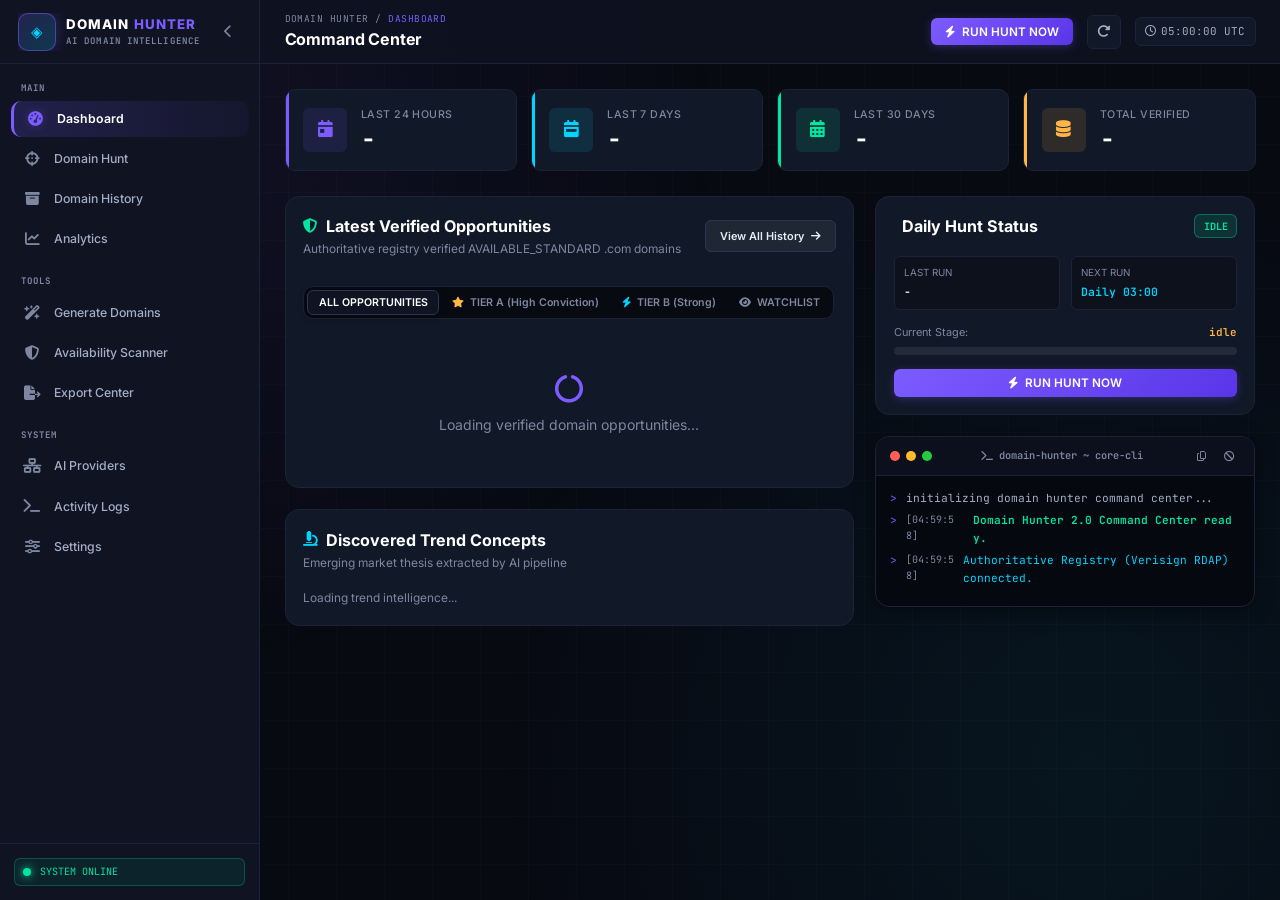
==== static/index.html @ 3521d392 "Initial commit: Domain Hunter complete platform" ====
<!DOCTYPE html>
<html lang="en">
<head>
    <meta charset="UTF-8">
    <meta name="viewport" content="width=device-width, initial-scale=1.0">
    <title>Domain Hunter ◈ AI Domain Intelligence Command Center</title>
    <meta name="description" content="AI-powered command center and domain intelligence engine for autonomous research, candidate generation, and authoritative Verisign RDAP availability verification.">
    <!-- Google Fonts: Inter & JetBrains Mono -->
    <link rel="preconnect" href="https://fonts.googleapis.com">
    <link rel="preconnect" href="https://fonts.gstatic.com" crossorigin>
    <link href="https://fonts.googleapis.com/css2?family=Inter:wght@300;400;500;600;700;800&family=JetBrains+Mono:wght@400;500;600;700&display=swap" rel="stylesheet">
    <!-- FontAwesome 6 -->
    <link rel="stylesheet" href="https://cdnjs.cloudflare.com/ajax/libs/font-awesome/6.4.0/css/all.min.css">
    <!-- Core Visual Identity CSS -->
    <link rel="stylesheet" href="/static/style.css">
</head>
<body>
    <div class="app-shell">
        <!-- SIDEBAR -->
        <aside class="sidebar" id="sidebar">
            <div class="sidebar-brand">
                <a href="/" class="brand-wrapper" data-route="/">
                    <div class="brand-icon-box">
                        ◈
                    </div>
                    <div class="brand-info">
                        <div class="brand-title">DOMAIN <span>HUNTER</span></div>
                        <div class="brand-subtitle">AI DOMAIN INTELLIGENCE</div>
                    </div>
                </a>
                <button class="btn-sidebar-toggle" id="btn-sidebar-toggle" title="Toggle Sidebar (Collapse/Expand)" aria-label="Toggle Sidebar">
                    <i class="fa-solid fa-chevron-left"></i>
                </button>
            </div>

            <nav class="sidebar-nav">
                <!-- Group: MAIN -->
                <div class="nav-group">
                    <div class="nav-group-title">MAIN</div>
                    <ul class="nav-list">
                        <li>
                            <a href="/" class="nav-item-link" data-route="/" id="nav-dashboard">
                                <i class="fa-solid fa-gauge-high"></i>
                                <span>Dashboard</span>
                            </a>
                        </li>
                        <li>
                            <a href="/hunt" class="nav-item-link" data-route="/hunt" id="nav-hunt">
                                <i class="fa-solid fa-crosshairs"></i>
                                <span>Domain Hunt</span>
                            </a>
                        </li>
                        <li>
                            <a href="/history" class="nav-item-link" data-route="/history" id="nav-history">
                                <i class="fa-solid fa-box-archive"></i>
                                <span>Domain History</span>
                            </a>
                        </li>
                        <li>
                            <a href="/analytics" class="nav-item-link" data-route="/analytics" id="nav-analytics">
                                <i class="fa-solid fa-chart-line"></i>
                                <span>Analytics</span>
                            </a>
                        </li>
                    </ul>
                </div>

                <!-- Group: TOOLS -->
                <div class="nav-group">
                    <div class="nav-group-title">TOOLS</div>
                    <ul class="nav-list">
                        <li>
                            <a href="/hunt" class="nav-item-link" data-route="/hunt" id="nav-generate">
                                <i class="fa-solid fa-wand-magic-sparkles"></i>
                                <span>Generate Domains</span>
                            </a>
                        </li>
                        <li>
                            <a href="/scanner" class="nav-item-link" data-route="/scanner" id="nav-scanner">
                                <i class="fa-solid fa-shield-halved"></i>
                                <span>Availability Scanner</span>
                            </a>
                        </li>
                        <li>
                            <a href="/export" class="nav-item-link" data-route="/export" id="nav-export">
                                <i class="fa-solid fa-file-export"></i>
                                <span>Export Center</span>
                            </a>
                        </li>
                    </ul>
                </div>

                <!-- Group: SYSTEM -->
                <div class="nav-group">
                    <div class="nav-group-title">SYSTEM</div>
                    <ul class="nav-list">
                        <li>
                            <a href="/providers" class="nav-item-link" data-route="/providers" id="nav-providers">
                                <i class="fa-solid fa-network-wired"></i>
                                <span>AI Providers</span>
                            </a>
                        </li>
                        <li>
                            <a href="/logs" class="nav-item-link" data-route="/logs" id="nav-logs">
                                <i class="fa-solid fa-terminal"></i>
                                <span>Activity Logs</span>
                            </a>
                        </li>
                        <li>
                            <a href="/settings" class="nav-item-link" data-route="/settings" id="nav-settings">
                                <i class="fa-solid fa-sliders"></i>
                                <span>Settings</span>
                            </a>
                        </li>
                    </ul>
                </div>
            </nav>

            <div class="sidebar-footer">
                <div class="system-status-indicator">
                    <span class="status-dot"></span>
                    <span id="sidebar-status-text">SYSTEM ONLINE</span>
                </div>
            </div>
        </aside>

        <!-- MAIN VIEWPORT WRAPPER -->
        <div class="app-main">
            <!-- TOPBAR -->
            <header class="topbar">
                <div class="topbar-left">
                    <button class="btn-mobile-menu" id="btn-mobile-menu" aria-label="Open Navigation Menu">
                        <i class="fa-solid fa-bars"></i>
                    </button>
                    <div class="page-title-box">
                        <div class="breadcrumb" id="topbar-breadcrumb">DOMAIN HUNTER / <span>DASHBOARD</span></div>
                        <h1 class="page-title" id="topbar-title">Command Center</h1>
                    </div>
                </div>

                <div class="topbar-right">
                    <div class="live-hunt-pill" id="live-hunt-pill">
                        <i class="fa-solid fa-circle-notch fa-spin"></i>
                        <span>HUNT RUNNING</span>
                    </div>

                    <button class="btn btn-primary" id="btn-topbar-run-hunt" title="Trigger Manual AI Domain Hunt">
                        <i class="fa-solid fa-bolt"></i>
                        <span>RUN HUNT NOW</span>
                    </button>

                    <button class="btn-icon" id="btn-global-refresh" title="Refresh Data">
                        <i class="fa-solid fa-rotate-right"></i>
                    </button>

                    <div class="topbar-clock" id="topbar-clock">
                        <i class="fa-regular fa-clock"></i>
                        <span id="clock-display">00:00:00 UTC</span>
                    </div>
                </div>
            </header>

            <!-- MAIN CONTENT VIEWPORT -->
            <main class="content-viewport" id="content-viewport">

                <!-- ========================================== -->
                <!-- VIEW 1: DASHBOARD (Command Center)        -->
                <!-- ========================================== -->
                <section class="page-view active" id="view-dashboard">
                    <!-- Metrics 4-Pack -->
                    <div class="metrics-grid">
                        <div class="metric-card accent-purple">
                            <div class="metric-icon-box"><i class="fa-solid fa-calendar-day"></i></div>
                            <div class="metric-data">
                                <span class="metric-label">Last 24 Hours</span>
                                <span class="metric-value" id="metric-24h">-</span>
                            </div>
                        </div>
                        <div class="metric-card accent-cyan">
                            <div class="metric-icon-box"><i class="fa-solid fa-calendar-week"></i></div>
                            <div class="metric-data">
                                <span class="metric-label">Last 7 Days</span>
                                <span class="metric-value" id="metric-7d">-</span>
                            </div>
                        </div>
                        <div class="metric-card accent-green">
                            <div class="metric-icon-box"><i class="fa-solid fa-calendar-alt"></i></div>
                            <div class="metric-data">
                                <span class="metric-label">Last 30 Days</span>
                                <span class="metric-value" id="metric-30d">-</span>
                            </div>
                        </div>
                        <div class="metric-card accent-amber">
                            <div class="metric-icon-box"><i class="fa-solid fa-database"></i></div>
                            <div class="metric-data">
                                <span class="metric-label">Total Verified</span>
                                <span class="metric-value" id="metric-total">-</span>
                            </div>
                        </div>
                    </div>

                    <!-- Layout: Left Column (Feed & Opportunities) + Right Column (CLI Terminal & Daily Status) -->
                    <div style="display: grid; grid-template-columns: 1.8fr 1.2fr; gap: 1.5rem; align-items: start;">
                        <!-- Left Column -->
                        <div style="display: flex; flex-direction: column; gap: 1.5rem;">
                            <!-- Latest Verified Opportunities -->
                            <div class="panel">
                                <div class="section-header">
                                    <div>
                                        <div class="section-title">
                                            <i class="fa-solid fa-shield-halved" style="color: var(--success);"></i>
                                            Latest Verified Opportunities
                                        </div>
                                        <div class="section-desc">Authoritative registry verified AVAILABLE_STANDARD .com domains</div>
                                    </div>
                                    <a href="/history" class="btn btn-secondary" data-route="/history" style="font-size: 0.78rem;">
                                        <span>View All History</span> <i class="fa-solid fa-arrow-right"></i>
                                    </a>
                                </div>

                                <!-- Tier Filtering Tabs -->
                                <div class="quick-tabs" id="dash-tier-tabs" style="margin-top: 0.75rem; margin-bottom: 0.5rem;">
                                    <button class="tab-btn active" data-tier="all">ALL OPPORTUNITIES</button>
                                    <button class="tab-btn" data-tier="TIER_A"><i class="fa-solid fa-star" style="color: var(--warning); margin-right: 3px;"></i> TIER A (High Conviction)</button>
                                    <button class="tab-btn" data-tier="TIER_B"><i class="fa-solid fa-bolt" style="color: var(--secondary); margin-right: 3px;"></i> TIER B (Strong)</button>
                                    <button class="tab-btn" data-tier="WATCHLIST"><i class="fa-solid fa-eye" style="color: var(--text-muted); margin-right: 3px;"></i> WATCHLIST</button>
                                </div>

                                <div id="dashboard-verified-container" class="domain-cards-grid">
                                    <div style="grid-column: 1/-1; text-align: center; padding: 2.5rem; color: var(--text-muted);">
                                        <i class="fa-solid fa-circle-notch fa-spin fa-2x" style="margin-bottom: 0.75rem; color: var(--primary);"></i>
                                        <p>Loading verified domain opportunities...</p>
                                    </div>
                                </div>
                            </div>

                            <!-- Extracted AI Startup Concepts Feed -->
                            <div class="panel">
                                <div class="section-header">
                                    <div>
                                        <div class="section-title">
                                            <i class="fa-solid fa-microscope" style="color: var(--secondary);"></i>
                                            Discovered Trend Concepts
                                        </div>
                                        <div class="section-desc">Emerging market thesis extracted by AI pipeline</div>
                                    </div>
                                </div>
                                <div id="dashboard-concepts-container" style="display: flex; flex-direction: column; gap: 0.75rem;">
                                    <div style="color: var(--text-muted); font-size: 0.85rem;">Loading trend intelligence...</div>
                                </div>
                            </div>
                        </div>

                        <!-- Right Column -->
                        <div style="display: flex; flex-direction: column; gap: 1.5rem;">
                            <!-- Daily Hunt Quick Status Card -->
                            <div class="panel">
                                <div class="section-header">
                                    <div class="section-title">
                                        <i class="fa-solid fa-radar" style="color: var(--warning);"></i>
                                        Daily Hunt Status
                                    </div>
                                    <span class="status-pill available" id="dash-hunt-status-pill">IDLE</span>
                                </div>
                                
                                <div style="display: grid; grid-template-columns: 1fr 1fr; gap: 0.75rem; margin-bottom: 1rem;">
                                    <div style="background: rgba(8,10,18,0.5); padding: 0.65rem; border-radius: var(--radius-sm); border: 1px solid var(--border-subtle);">
                                        <div style="font-size: 0.7rem; color: var(--text-muted); text-transform: uppercase;">Last Run</div>
                                        <div style="font-family: var(--font-mono); font-size: 0.82rem; font-weight: 600; color: #fff; margin-top: 2px;" id="dash-last-run">-</div>
                                    </div>
                                    <div style="background: rgba(8,10,18,0.5); padding: 0.65rem; border-radius: var(--radius-sm); border: 1px solid var(--border-subtle);">
                                        <div style="font-size: 0.7rem; color: var(--text-muted); text-transform: uppercase;">Next Run</div>
                                        <div style="font-family: var(--font-mono); font-size: 0.82rem; font-weight: 600; color: var(--secondary); margin-top: 2px;" id="dash-next-run">Daily 03:00</div>
                                    </div>
                                </div>

                                <div style="display: flex; justify-content: space-between; align-items: center; margin-bottom: 0.5rem; font-size: 0.78rem;">
                                    <span style="color: var(--text-muted);">Current Stage:</span>
                                    <span style="font-family: var(--font-mono); font-weight: 600; color: var(--warning);" id="dash-stage-text">idle</span>
                                </div>

                                <div class="progress-track" style="margin-bottom: 1rem;">
                                    <div class="progress-fill" id="dash-progress-fill" style="width: 0%;"></div>
                                </div>

                                <button class="btn btn-primary" id="btn-dash-run-hunt" style="width: 100%;">
                                    <i class="fa-solid fa-bolt"></i>
                                    <span>RUN HUNT NOW</span>
                                </button>
                            </div>

                            <!-- Visual CLI Terminal Component -->
                            <div class="terminal-box">
                                <div class="terminal-header">
                                    <div class="terminal-dots">
                                        <span class="terminal-dot red"></span>
                                        <span class="terminal-dot yellow"></span>
                                        <span class="terminal-dot green"></span>
                                    </div>
                                    <div class="terminal-title">
                                        <i class="fa-solid fa-terminal"></i> domain-hunter ~ core-cli
                                    </div>
                                    <div class="terminal-actions">
                                        <button class="btn-terminal-action" id="btn-copy-terminal" title="Copy Logs">
                                            <i class="fa-regular fa-copy"></i>
                                        </button>
                                        <button class="btn-terminal-action" id="btn-clear-terminal" title="Clear Console">
                                            <i class="fa-solid fa-ban"></i>
                                        </button>
                                    </div>
                                </div>
                                <div class="terminal-body" id="terminal-body">
                                    <!-- Dynamic logs stream injected here -->
                                    <div class="terminal-line">
                                        <span class="t-prompt">&gt;</span>
                                        <span>initializing domain hunter command center...</span>
                                    </div>
                                </div>
                            </div>
                        </div>
                    </div>
                </section>

                <!-- ========================================== -->
                <!-- VIEW 2: DOMAIN HUNT (/hunt)                -->
                <!-- ========================================== -->
                <section class="page-view" id="view-hunt">
                    <div class="hunt-hero-panel">
                        <div class="hunt-hero-top">
                            <div>
                                <h2 style="font-size: 1.4rem; font-weight: 800; color: #fff; display: flex; align-items: center; gap: 0.6rem;">
                                    <i class="fa-solid fa-crosshairs" style="color: var(--primary);"></i>
                                    AI Domain Hunting Pipeline
                                </h2>
                                <p style="font-size: 0.88rem; color: var(--text-muted); margin-top: 0.2rem;">
                                    Unified autonomous pipeline for trend ingestion, deep startup concept extraction, candidate generation, and Verisign RDAP registration filtering.
                                </p>
                            </div>
                            <button class="btn btn-primary" id="btn-hero-run-hunt" style="padding: 0.65rem 1.4rem; font-size: 0.95rem;">
                                <i class="fa-solid fa-bolt"></i>
                                <span>⚡ RUN HUNT NOW</span>
                            </button>
                        </div>

                        <!-- Live Pipeline Counters -->
                        <div class="hunt-meta-grid">
                            <div class="hunt-meta-item">
                                <div class="label">Pipeline Status</div>
                                <div class="val" id="hunt-status-val">IDLE</div>
                            </div>
                            <div class="hunt-meta-item">
                                <div class="label">Candidates Generated</div>
                                <div class="val" id="hunt-stat-generated">0</div>
                            </div>
                            <div class="hunt-meta-item">
                                <div class="label">Availability Checked</div>
                                <div class="val" id="hunt-stat-checked">0</div>
                            </div>
                            <div class="hunt-meta-item">
                                <div class="label" style="color: var(--success);">✓ Available Standard</div>
                                <div class="val" style="color: var(--success);" id="hunt-stat-available">0</div>
                            </div>
                            <div class="hunt-meta-item">
                                <div class="label" style="color: var(--danger);">✗ Registered</div>
                                <div class="val" style="color: var(--danger);" id="hunt-stat-registered">0</div>
                            </div>
                            <div class="hunt-meta-item">
                                <div class="label" style="color: var(--warning);">★ Premium Rejections</div>
                                <div class="val" style="color: var(--warning);" id="hunt-stat-premium">0</div>
                            </div>
                        </div>

                        <!-- Pipeline 11-Stage Stepper -->
                        <div class="pipeline-stepper-box">
                            <div style="display: flex; justify-content: space-between; align-items: center; margin-bottom: 0.75rem;">
                                <div style="font-size: 0.8rem; font-weight: 600; color: #fff;">
                                    <i class="fa-solid fa-gears"></i> STAGE BREAKDOWN: <span id="hunt-stage-name" style="color: var(--secondary); font-family: var(--font-mono);">IDLE</span>
                                </div>
                                <div style="font-size: 0.75rem; color: var(--text-muted); font-family: var(--font-mono);" id="hunt-pct-text">0%</div>
                            </div>

                            <div class="pipeline-stepper" id="hunt-stepper">
                                <div class="pipeline-step" id="step-research"><i class="fa-solid fa-chart-line"></i><span>1. Research</span></div>
                                <div class="pipeline-step" id="step-concept_extraction"><i class="fa-solid fa-microscope"></i><span>2. Concepts</span></div>
                                <div class="pipeline-step" id="step-candidate_generation"><i class="fa-solid fa-brain"></i><span>3. Generation</span></div>
                                <div class="pipeline-step" id="step-candidate_validation"><i class="fa-solid fa-spell-check"></i><span>4. Validation</span></div>
                                <div class="pipeline-step" id="step-availability_check"><i class="fa-solid fa-shield-halved"></i><span>5. RDAP Check</span></div>
                                <div class="pipeline-step" id="step-premium_check"><i class="fa-solid fa-tag"></i><span>6. Premium Filter</span></div>
                                <div class="pipeline-step" id="step-quality_filter"><i class="fa-solid fa-filter"></i><span>7. Gate Filter</span></div>
                                <div class="pipeline-step" id="step-scoring"><i class="fa-solid fa-star-half-stroke"></i><span>8. Scoring</span></div>
                                <div class="pipeline-step" id="step-final_selection"><i class="fa-solid fa-award"></i><span>9. Final Top 10</span></div>
                                <div class="pipeline-step" id="step-saving_results"><i class="fa-solid fa-database"></i><span>10. Persisting</span></div>
                                <div class="pipeline-step" id="step-completed"><i class="fa-solid fa-circle-check"></i><span>11. Completed</span></div>
                            </div>

                            <div class="hunt-progress-wrapper">
                                <div class="progress-track">
                                    <div class="progress-fill" id="hunt-progress-fill" style="width: 0%;"></div>
                                </div>
                            </div>
                        </div>
                    </div>

                    <!-- Verified Opportunities Section -->
                    <div class="panel">
                        <div class="section-header">
                            <div>
                                <div class="section-title">
                                    <i class="fa-solid fa-award" style="color: var(--success);"></i>
                                    Verified Opportunities from Current Run
                                </div>
                                <div class="section-desc">Domains guaranteed available for standard registration through official registry RDAP</div>
                            </div>
                        </div>

                        <!-- Tier Filtering Tabs -->
                        <div class="quick-tabs" id="hunt-tier-tabs" style="margin-top: 0.75rem; margin-bottom: 0.5rem;">
                            <button class="tab-btn active" data-tier="all">ALL OPPORTUNITIES</button>
                            <button class="tab-btn" data-tier="TIER_A"><i class="fa-solid fa-star" style="color: var(--warning); margin-right: 3px;"></i> TIER A (High Conviction)</button>
                            <button class="tab-btn" data-tier="TIER_B"><i class="fa-solid fa-bolt" style="color: var(--secondary); margin-right: 3px;"></i> TIER B (Strong)</button>
                            <button class="tab-btn" data-tier="WATCHLIST"><i class="fa-solid fa-eye" style="color: var(--text-muted); margin-right: 3px;"></i> WATCHLIST</button>
                        </div>

                        <div id="hunt-domains-container" class="domain-cards-grid">
                            <div style="grid-column: 1/-1; text-align: center; padding: 3rem; color: var(--text-muted);">
                                <i class="fa-solid fa-clock-rotate-left fa-2x" style="margin-bottom: 0.75rem; opacity: 0.5;"></i>
                                <p>Loading run opportunities...</p>
                            </div>
                        </div>
                    </div>
                </section>

                <!-- ========================================== -->
                <!-- VIEW 3: DOMAIN HISTORY (/history)          -->
                <!-- ========================================== -->
                <section class="page-view" id="view-history">
                    <!-- History Controls Bar -->
                    <div class="table-controls-bar">
                        <div class="filter-row">
                            <!-- Quick Filter Tabs -->
                            <div class="quick-tabs" id="history-quick-tabs">
                                <button class="tab-btn active" data-tab="all">ALL</button>
                                <button class="tab-btn" data-tab="today">TODAY</button>
                                <button class="tab-btn" data-tab="7d">7 DAYS</button>
                                <button class="tab-btn" data-tab="30d">30 DAYS</button>
                                <button class="tab-btn" data-tab="custom">CUSTOM</button>
                            </div>

                            <!-- Search Input -->
                            <input type="text" class="input-control" id="history-search" placeholder="Search domain name..." style="min-width: 180px;">

                            <!-- Category Filter -->
                            <select class="input-control" id="history-category-filter">
                                <option value="">All Categories</option>
                                <option value="TECHNOLOGY">Technology</option>
                                <option value="BUSINESS">Business</option>
                                <option value="STARTUP">Startup</option>
                            </select>

                            <!-- Sort Filter -->
                            <select class="input-control" id="history-sort-filter">
                                <option value="newest">Newest First</option>
                                <option value="oldest">Oldest First</option>
                            </select>

                            <!-- Limit -->
                            <select class="input-control" id="history-limit-filter">
                                <option value="25">25 per page</option>
                                <option value="50" selected>50 per page</option>
                                <option value="100">100 per page</option>
                                <option value="250">250 per page</option>
                            </select>
                        </div>

                        <!-- Bulk Actions -->
                        <div class="filter-row">
                            <span style="font-family: var(--font-mono); font-size: 0.8rem; color: var(--text-muted);" id="history-selection-counter">0 selected</span>
                            <button class="btn btn-secondary" id="history-btn-clear-selection" style="display: none; padding: 0.35rem 0.65rem; font-size: 0.78rem;">Clear</button>
                            <a href="/export" class="btn btn-primary" data-route="/export" style="padding: 0.4rem 0.85rem; font-size: 0.8rem;">
                                <i class="fa-solid fa-download"></i> <span>Export</span>
                            </a>
                        </div>
                    </div>

                    <!-- History Table -->
                    <div class="table-responsive">
                        <table class="data-table" id="history-table">
                            <thead>
                                <tr>
                                    <th style="width: 38px;"><input type="checkbox" id="history-select-all-page" title="Select all on this page"></th>
                                    <th>Domain</th>
                                    <th>Status</th>
                                    <th>Scores (Overall / Brand / Trend / Comm)</th>
                                    <th>Category</th>
                                    <th>Discovered At</th>
                                    <th style="text-align: right;">Action</th>
                                </tr>
                            </thead>
                            <tbody id="history-table-body">
                                <tr>
                                    <td colspan="7" style="text-align: center; padding: 3rem; color: var(--text-muted);">
                                        <i class="fa-solid fa-spinner fa-spin fa-2x" style="margin-bottom: 0.75rem; color: var(--primary);"></i>
                                        <p>Loading domain history from Supabase...</p>
                                    </td>
                                </tr>
                            </tbody>
                        </table>
                    </div>

                    <!-- Pagination -->
                    <div class="pagination-bar">
                        <div class="pagination-info" id="history-pagination-info">Showing 0-0 of 0 domains</div>
                        <div class="pagination-controls">
                            <button class="btn btn-secondary" id="history-btn-prev" disabled>
                                <i class="fa-solid fa-chevron-left"></i> Previous
                            </button>
                            <span style="font-family: var(--font-mono); font-size: 0.82rem; padding: 0 0.5rem;" id="history-page-indicator">Page 1</span>
                            <button class="btn btn-secondary" id="history-btn-next" disabled>
                                Next <i class="fa-solid fa-chevron-right"></i>
                            </button>
                        </div>
                    </div>
                </section>

                <!-- ========================================== -->
                <!-- VIEW 4: ANALYTICS (/analytics)             -->
                <!-- ========================================== -->
                <section class="page-view" id="view-analytics">
                    <div class="section-header">
                        <div>
                            <div class="section-title"><i class="fa-solid fa-chart-line" style="color: var(--secondary);"></i> Domain Intelligence Telemetry</div>
                            <div class="section-desc">Funnel conversion, candidate yield, and quality score distributions</div>
                        </div>
                    </div>

                    <!-- Analytics KPIs -->
                    <div class="metrics-grid">
                        <div class="metric-card accent-purple">
                            <div class="metric-icon-box"><i class="fa-solid fa-filter-circle-dollar"></i></div>
                            <div class="metric-data">
                                <span class="metric-label">Yield Conversion Rate</span>
                                <span class="metric-value" id="analytics-conversion">-</span>
                            </div>
                        </div>
                        <div class="metric-card accent-cyan">
                            <div class="metric-icon-box"><i class="fa-solid fa-shield-halved"></i></div>
                            <div class="metric-data">
                                <span class="metric-label">Avg Quality Score</span>
                                <span class="metric-value" id="analytics-avg-score">-</span>
                            </div>
                        </div>
                        <div class="metric-card accent-green">
                            <div class="metric-icon-box"><i class="fa-solid fa-clock-rotate-left"></i></div>
                            <div class="metric-data">
                                <span class="metric-label">RDAP Verification Rate</span>
                                <span class="metric-value">100%</span>
                            </div>
                        </div>
                        <div class="metric-card accent-amber">
                            <div class="metric-icon-box"><i class="fa-solid fa-database"></i></div>
                            <div class="metric-data">
                                <span class="metric-label">Total Verified Persisted</span>
                                <span class="metric-value" id="analytics-total-domains">-</span>
                            </div>
                        </div>
                    </div>

                    <!-- Funnel & Category Breakdown Grid -->
                    <div style="display: grid; grid-template-columns: 1fr 1fr; gap: 1.5rem;">
                        <!-- Availability Funnel Panel -->
                        <div class="panel">
                            <div class="section-title" style="margin-bottom: 1rem;">
                                <i class="fa-solid fa-filter" style="color: var(--primary);"></i>
                                Domain Candidate Availability Funnel
                            </div>
                            <div id="analytics-funnel-container" style="display: flex; flex-direction: column; gap: 1rem;">
                                <div style="color: var(--text-muted);">Loading funnel telemetry...</div>
                            </div>
                        </div>

                        <!-- Score Component Breakdown -->
                        <div class="panel">
                            <div class="section-title" style="margin-bottom: 1rem;">
                                <i class="fa-solid fa-chart-simple" style="color: var(--secondary);"></i>
                                Score Metric Averages
                            </div>
                            <div style="display: flex; flex-direction: column; gap: 1rem;">
                                <div>
                                    <div style="display: flex; justify-content: space-between; font-size: 0.8rem; margin-bottom: 0.3rem;">
                                        <span>Brandability Score</span>
                                        <b style="font-family: var(--font-mono); color: var(--secondary);" id="analytics-score-brand">91.4</b>
                                    </div>
                                    <div class="progress-track"><div class="progress-fill" style="width: 91%; background: var(--secondary);"></div></div>
                                </div>
                                <div>
                                    <div style="display: flex; justify-content: space-between; font-size: 0.8rem; margin-bottom: 0.3rem;">
                                        <span>Trend Relevance Score</span>
                                        <b style="font-family: var(--font-mono); color: var(--primary);" id="analytics-score-trend">92.0</b>
                                    </div>
                                    <div class="progress-track"><div class="progress-fill" style="width: 92%; background: var(--primary);"></div></div>
                                </div>
                                <div>
                                    <div style="display: flex; justify-content: space-between; font-size: 0.8rem; margin-bottom: 0.3rem;">
                                        <span>Commercial Viability Score</span>
                                        <b style="font-family: var(--font-mono); color: var(--success);" id="analytics-score-comm">93.2</b>
                                    </div>
                                    <div class="progress-track"><div class="progress-fill" style="width: 93%; background: var(--success);"></div></div>
                                </div>
                        </div>
                    </div>

                    <!-- Phase 4 Learning Engine & Strategy Telemetry -->
                    <div style="display: grid; grid-template-columns: 1.2fr 1.8fr; gap: 1.5rem; margin-top: 1.5rem;">
                        <!-- Self-Learning System Status -->
                        <div class="panel">
                            <div class="section-header" style="margin-bottom: 0.85rem;">
                                <div>
                                    <div class="section-title" style="font-size: 1.05rem;">
                                        <i class="fa-solid fa-brain" style="color: var(--primary);"></i>
                                        Self-Learning Ranker
                                    </div>
                                    <div class="section-desc">Statistical user preference model (scikit-learn)</div>
                                </div>
                                <span class="status-pill" id="learning-status-pill" style="font-size: 0.72rem; padding: 0.2rem 0.5rem; background: rgba(124, 92, 255, 0.15); color: var(--primary); border: 1px solid var(--primary);">COLD_START</span>
                            </div>

                            <div style="display: flex; flex-direction: column; gap: 0.75rem; font-size: 0.8rem;">
                                <div style="display: flex; justify-content: space-between; border-bottom: 1px solid var(--border-subtle); padding-bottom: 0.4rem;">
                                    <span style="color: var(--text-muted);">Learning State:</span>
                                    <strong id="learning-state-val" style="font-family: var(--font-mono); color: #fff;">COLD_START</strong>
                                </div>
                                <div style="display: flex; justify-content: space-between; border-bottom: 1px solid var(--border-subtle); padding-bottom: 0.4rem;">
                                    <span style="color: var(--text-muted);">Ranker Model Version:</span>
                                    <strong id="learning-version-val" style="font-family: var(--font-mono); color: var(--secondary);">v0.1.0-coldstart</strong>
                                </div>
                                <div style="display: flex; justify-content: space-between; border-bottom: 1px solid var(--border-subtle); padding-bottom: 0.4rem;">
                                    <span style="color: var(--text-muted);">Feedback Training Samples:</span>
                                    <strong id="learning-samples-val" style="font-family: var(--font-mono); color: var(--warning);">0</strong>
                                </div>
                                <div style="display: flex; justify-content: space-between; border-bottom: 1px solid var(--border-subtle); padding-bottom: 0.4rem;">
                                    <span style="color: var(--text-muted);">Model Validation Metric:</span>
                                    <strong id="learning-val-metric" style="font-family: var(--font-mono); color: var(--success);">Baseline (Rule-based)</strong>
                                </div>
                                <div style="display: flex; justify-content: space-between; border-bottom: 1px solid var(--border-subtle); padding-bottom: 0.4rem;">
                                    <span style="color: var(--text-muted);">Last Trained:</span>
                                    <strong id="learning-trained-val" style="font-family: var(--font-mono); color: var(--text-secondary);">Never</strong>
                                </div>
                            </div>

                            <div style="margin-top: 1rem;">
                                <button class="btn btn-secondary" id="btn-retrain-ranker" style="width: 100%; font-size: 0.8rem;">
                                    <i class="fa-solid fa-arrows-rotate"></i> <span>Retrain Ranker Now</span>
                                </button>
                            </div>
                        </div>

                        <!-- Strategy Yield & Allocation -->
                        <div class="panel">
                            <div class="section-header" style="margin-bottom: 0.85rem;">
                                <div>
                                    <div class="section-title" style="font-size: 1.05rem;">
                                        <i class="fa-solid fa-sliders" style="color: var(--secondary);"></i>
                                        Strategy Yield & Quota Performance
                                    </div>
                                    <div class="section-desc">Dynamic 75% exploit / 25% explore yield optimizer</div>
                                </div>
                            </div>

                            <div class="table-responsive">
                                <table class="data-table" id="strategy-analytics-table" style="font-size: 0.78rem;">
                                    <thead>
                                        <tr>
                                            <th>Strategy Engine</th>
                                            <th>Quota / Share</th>
                                            <th>Generated</th>
                                            <th>Available</th>
                                            <th>Yield %</th>
                                            <th>Accepted %</th>
                                        </tr>
                                    </thead>
                                    <tbody id="strategy-analytics-tbody">
                                        <tr>
                                            <td colspan="6" style="text-align: center; color: var(--text-muted); padding: 1.5rem;">
                                                Loading strategy analytics...
                                            </td>
                                        </tr>
                                    </tbody>
                                </table>
                            </div>
                        </div>
                    </div>

                    <!-- Model Router & Telemetry Performance -->
                    <div class="panel" style="margin-top: 1.5rem;">
                        <div class="section-header">
                            <div>
                                <div class="section-title" style="font-size: 1.05rem;">
                                    <i class="fa-solid fa-microchip" style="color: var(--warning);"></i>
                                    Model Task Routing & Reliability Telemetry
                                </div>
                                <div class="section-desc">Failure tracking, JSON validity, and latency across providers (failed models excluded from training)</div>
                            </div>
                        </div>

                        <div class="table-responsive">
                            <table class="data-table" id="model-analytics-table" style="font-size: 0.78rem;">
                                <thead>
                                    <tr>
                                        <th>Pipeline Task</th>
                                        <th>Provider</th>
                                        <th>Model</th>
                                        <th>Success Rate</th>
                                        <th>Avg Latency</th>
                                        <th>Valid JSON %</th>
                                        <th>Health Status</th>
                                    </tr>
                                </thead>
                                <tbody id="model-analytics-tbody">
                                    <tr>
                                        <td colspan="7" style="text-align: center; color: var(--text-muted); padding: 1.5rem;">
                                            Loading model router telemetry...
                                        </td>
                                    </tr>
                                </tbody>
                            </table>
                        </div>
                    </div>
                </section>

                <!-- ========================================== -->
                <!-- VIEW 5: AVAILABILITY SCANNER (/scanner)    -->
                <!-- ========================================== -->
                <section class="page-view" id="view-scanner">
                    <div class="panel" style="margin-bottom: 1.5rem;">
                        <div class="section-header">
                            <div>
                                <div class="section-title">
                                    <i class="fa-solid fa-shield-halved" style="color: var(--secondary);"></i>
                                    Dedicated Availability Scanner
                                </div>
                                <div class="section-desc">
                                    Check candidate domains directly against the backend AvailabilityEngine (Cloudflare DoH Nameservers, Authoritative Verisign RDAP, GoDaddy/Atom).
                                </div>
                            </div>
                            <button class="btn btn-secondary" id="btn-scanner-load-samples" style="font-size: 0.78rem;">
                                <i class="fa-solid fa-flask"></i> Load Sample Domains
                            </button>
                        </div>

                        <textarea class="scanner-textarea" id="scanner-input" placeholder="Enter domains to check (one per line)...&#10;example.com&#10;brandname.com&#10;futureai.com"></textarea>

                        <div style="display: flex; align-items: center; justify-content: space-between; flex-wrap: wrap; gap: 0.75rem;">
                            <div style="display: flex; gap: 0.75rem; font-size: 0.8rem;" id="scanner-summary-chips">
                                <span class="status-pill available">✓ Available: <b id="scan-cnt-avail">0</b></span>
                                <span class="status-pill registered">✗ Registered: <b id="scan-cnt-reg">0</b></span>
                                <span class="status-pill premium">★ Premium: <b id="scan-cnt-prem">0</b></span>
                            </div>
                            <div style="display: flex; gap: 0.5rem;">
                                <button class="btn btn-secondary" id="btn-scanner-clear">Clear</button>
                                <button class="btn btn-primary" id="btn-scanner-run">
                                    <i class="fa-solid fa-magnifying-glass"></i>
                                    <span>SCAN AVAILABILITY</span>
                                </button>
                            </div>
                        </div>
                    </div>

                    <!-- Scanner Results Table -->
                    <div class="table-responsive">
                        <table class="data-table" id="scanner-results-table">
                            <thead>
                                <tr>
                                    <th>Domain</th>
                                    <th>Status</th>
                                    <th>Verification Provider</th>
                                    <th>Standard Registration</th>
                                    <th>Details / Reason</th>
                                    <th style="text-align: right;">Action</th>
                                </tr>
                            </thead>
                            <tbody id="scanner-results-body">
                                <tr>
                                    <td colspan="6" style="text-align: center; padding: 2.5rem; color: var(--text-muted);">
                                        Enter domain names above and click "Scan Availability" to run official checks.
                                    </td>
                                </tr>
                            </tbody>
                        </table>
                    </div>
                </section>

                <!-- ========================================== -->
                <!-- VIEW 6: EXPORT CENTER (/export)            -->
                <!-- ========================================== -->
                <section class="page-view" id="view-export">
                    <div class="panel" style="max-width: 800px; margin: 0 auto;">
                        <div class="section-header">
                            <div>
                                <div class="section-title">
                                    <i class="fa-solid fa-file-export" style="color: var(--primary);"></i>
                                    Export Center
                                </div>
                                <div class="section-desc">Download verified opportunities directly from the persistence engine</div>
                            </div>
                        </div>

                        <form id="export-form" style="display: flex; flex-direction: column; gap: 1.5rem;">
                            <!-- Format Selection -->
                            <div>
                                <label style="display: block; font-weight: 600; margin-bottom: 0.5rem; font-size: 0.85rem;">Export Format</label>
                                <div style="display: grid; grid-template-columns: repeat(4, 1fr); gap: 0.75rem;">
                                    <label class="panel" style="cursor: pointer; text-align: center; padding: 1rem 0.5rem;">
                                        <input type="radio" name="export-format" value="csv" checked style="accent-color: var(--primary); margin-bottom: 0.4rem;">
                                        <div style="font-weight: 700; color: #fff;">CSV</div>
                                        <div style="font-size: 0.7rem; color: var(--text-muted);">Spreadsheets</div>
                                    </label>
                                    <label class="panel" style="cursor: pointer; text-align: center; padding: 1rem 0.5rem;">
                                        <input type="radio" name="export-format" value="xlsx" style="accent-color: var(--primary); margin-bottom: 0.4rem;">
                                        <div style="font-weight: 700; color: #fff;">Excel</div>
                                        <div style="font-size: 0.7rem; color: var(--text-muted);">.xlsx formatted</div>
                                    </label>
                                    <label class="panel" style="cursor: pointer; text-align: center; padding: 1rem 0.5rem;">
                                        <input type="radio" name="export-format" value="json" style="accent-color: var(--primary); margin-bottom: 0.4rem;">
                                        <div style="font-weight: 700; color: #fff;">JSON</div>
                                        <div style="font-size: 0.7rem; color: var(--text-muted);">Raw records</div>
                                    </label>
                                    <label class="panel" style="cursor: pointer; text-align: center; padding: 1rem 0.5rem;">
                                        <input type="radio" name="export-format" value="txt" style="accent-color: var(--primary); margin-bottom: 0.4rem;">
                                        <div style="font-weight: 700; color: #fff;">TXT</div>
                                        <div style="font-size: 0.7rem; color: var(--text-muted);">Clean domain list</div>
                                    </label>
                                </div>
                            </div>

                            <!-- Scope Selection -->
                            <div>
                                <label style="display: block; font-weight: 600; margin-bottom: 0.5rem; font-size: 0.85rem;">Export Scope</label>
                                <div style="display: flex; flex-direction: column; gap: 0.5rem;">
                                    <label style="display: flex; align-items: center; gap: 0.6rem; cursor: pointer; font-size: 0.85rem;">
                                        <input type="radio" name="export-scope" value="filter" checked style="accent-color: var(--primary);">
                                        <span>All filtered / database records</span>
                                    </label>
                                    <label style="display: flex; align-items: center; gap: 0.6rem; cursor: pointer; font-size: 0.85rem;">
                                        <input type="radio" name="export-scope" value="selected" style="accent-color: var(--primary);">
                                        <span>Selected domains only (<span id="export-selected-count">0</span> currently selected)</span>
                                    </label>
                                </div>
                            </div>

                            <!-- Date Range Filter -->
                            <div style="display: grid; grid-template-columns: 1fr 1fr; gap: 1rem;">
                                <div>
                                    <label style="display: block; font-size: 0.78rem; color: var(--text-muted); margin-bottom: 0.3rem;">From Date</label>
                                    <input type="date" class="input-control" id="export-from-date" style="width: 100%;">
                                </div>
                                <div>
                                    <label style="display: block; font-size: 0.78rem; color: var(--text-muted); margin-bottom: 0.3rem;">To Date</label>
                                    <input type="date" class="input-control" id="export-to-date" style="width: 100%;">
                                </div>
                            </div>

                            <button type="button" class="btn btn-primary" id="btn-trigger-export" style="padding: 0.8rem; font-size: 0.95rem;">
                                <i class="fa-solid fa-download"></i>
                                <span>DOWNLOAD EXPORT FILE</span>
                            </button>
                        </form>
                    </div>
                </section>

                <!-- ========================================== -->
                <!-- VIEW 7: AI PROVIDERS (/providers)          -->
                <!-- ========================================== -->
                <section class="page-view" id="view-providers">
                    <div class="section-header">
                        <div>
                            <div class="section-title">
                                <i class="fa-solid fa-network-wired" style="color: var(--secondary);"></i>
                                AI Providers & Verification Infrastructure
                            </div>
                            <div class="section-desc">Live health telemetry, model router task profiles, and authoritative registry endpoints</div>
                        </div>
                        <button class="btn btn-secondary" id="btn-refresh-providers" style="font-size: 0.8rem;">
                            <i class="fa-solid fa-rotate-right"></i> Check Health Now
                        </button>
                    </div>

                    <div class="providers-grid" id="providers-container">
                        <!-- Dynamic provider cards injected here -->
                    </div>
                </section>

                <!-- ========================================== -->
                <!-- VIEW 8: ACTIVITY LOGS (/logs)              -->
                <!-- ========================================== -->
                <section class="page-view" id="view-logs">
                    <div class="panel">
                        <div class="section-header">
                            <div>
                                <div class="section-title">
                                    <i class="fa-solid fa-terminal" style="color: var(--primary);"></i>
                                    System Activity & Diagnostic Logs
                                </div>
                                <div class="section-desc">Real-time structured telemetry stream captured directly from the Python backend</div>
                            </div>
                            <div style="display: flex; gap: 0.5rem; align-items: center;">
                                <input type="text" class="input-control" id="logs-filter-input" placeholder="Filter log text..." style="min-width: 180px; font-size: 0.78rem;">
                                <button class="btn btn-secondary" id="btn-refresh-logs" style="font-size: 0.8rem;">
                                    <i class="fa-solid fa-rotate-right"></i>
                                </button>
                            </div>
                        </div>

                        <div class="terminal-box">
                            <div class="terminal-body" id="activity-logs-console" style="max-height: 520px; font-size: 0.82rem;">
                                <div style="color: var(--text-muted); text-align: center; padding: 2rem;">Loading activity log records...</div>
                            </div>
                        </div>
                    </div>
                </section>

                <!-- ========================================== -->
                <!-- VIEW 9: SETTINGS (/settings)               -->
                <!-- ========================================== -->
                <section class="page-view" id="view-settings">
                    <div class="panel" style="max-width: 860px; margin: 0 auto;">
                        <div class="section-header">
                            <div>
                                <div class="section-title">
                                    <i class="fa-solid fa-sliders" style="color: var(--primary);"></i>
                                    System Configuration
                                </div>
                                <div class="section-desc">Pipeline thresholds, scheduler settings, and authoritative registry configurations</div>
                            </div>
                        </div>

                        <div style="display: flex; flex-direction: column; gap: 1.5rem;" id="settings-container">
                            <div style="color: var(--text-muted);">Loading settings...</div>
                        </div>
                    </div>
                </section>

            </main>
        </div>
    </div>

    <!-- ========================================== -->
    <!-- DOMAIN DETAIL ANALYSIS MODAL               -->
    <!-- ========================================== -->
    <div class="modal-overlay" id="detail-modal" role="dialog" aria-modal="true" aria-labelledby="modal-domain-title">
        <div class="modal-box">
            <div class="modal-header">
                <div class="modal-title" id="modal-domain-title">
                    <i class="fa-solid fa-globe" style="color: var(--secondary);"></i>
                    <span id="modal-domain-name" style="font-family: var(--font-mono);">example.com</span>
                </div>
                <button class="modal-close-btn" id="modal-close-btn" aria-label="Close dialog">
                    <i class="fa-solid fa-xmark"></i>
                </button>
            </div>
            <div class="modal-body">
                <div style="display: flex; gap: 0.5rem; align-items: center; flex-wrap: wrap;">
                    <div class="verification-badge" style="flex: 1; margin: 0;">
                        <span><i class="fa-solid fa-circle-check"></i> Standard Registration Available</span>
                        <span style="font-family: var(--font-mono);" id="modal-verified-provider">Verisign RDAP</span>
                    </div>
                    <span id="modal-naming-type" style="padding: 0.35rem 0.65rem; border-radius: 4px; font-size: 0.72rem; font-weight: 600; background: rgba(0, 212, 255, 0.12); color: var(--secondary); border: 1px solid rgba(0, 212, 255, 0.3); font-family: var(--font-mono);">
                        ONE_WORD
                    </span>
                    <span id="modal-quality-tier" class="tier-badge tier-badge-a">
                        TIER A
                    </span>
                </div>

                <!-- IP & Trademark Risk Screening Section -->
                <div id="modal-ip-risk-banner" style="background: rgba(16, 185, 129, 0.08); border: 1px solid rgba(16, 185, 129, 0.25); border-radius: var(--radius-md); padding: 0.65rem 0.85rem; display: flex; align-items: center; justify-content: space-between; font-size: 0.8rem;">
                    <div style="display: flex; align-items: center; gap: 0.5rem;">
                        <i class="fa-solid fa-shield-halved" style="color: var(--success);" id="modal-ip-risk-icon"></i>
                        <span style="color: var(--text-primary);">IP Screening Risk: <strong id="modal-ip-risk-level" style="color: var(--success);">LOW</strong> (Score: <span id="modal-ip-risk-score">8</span>/100)</span>
                    </div>
                    <span style="font-size: 0.7rem; color: var(--text-muted); font-family: var(--font-mono);">USPTO + Brand Registry</span>
                </div>

                <div class="domain-scores-row">
                    <div class="score-item">
                        <span class="label">Overall Score</span>
                        <span class="val" id="modal-score-overall" style="color: var(--success);">-</span>
                    </div>
                    <div class="score-item">
                        <span class="label">Brandability</span>
                        <span class="val" id="modal-score-brand">-</span>
                    </div>
                    <div class="score-item">
                        <span class="label">Trend Relevance</span>
                        <span class="val" id="modal-score-trend">-</span>
                    </div>
                    <div class="score-item">
                        <span class="label">Commercial</span>
                        <span class="val" id="modal-score-comm">-</span>
                    </div>
                </div>

                <!-- Additional Quality Breakdown -->
                <div style="display: grid; grid-template-columns: repeat(3, 1fr); gap: 0.5rem; font-size: 0.75rem; text-align: center;">
                    <div style="background: rgba(0,0,0,0.25); border: 1px solid var(--border-subtle); padding: 0.4rem; border-radius: 4px;">
                        <span style="color: var(--text-muted); display: block;">Pronunciation</span>
                        <strong id="modal-score-pron" style="color: #fff; font-family: var(--font-mono);">-</strong>
                    </div>
                    <div style="background: rgba(0,0,0,0.25); border: 1px solid var(--border-subtle); padding: 0.4rem; border-radius: 4px;">
                        <span style="color: var(--text-muted); display: block;">Memorability</span>
                        <strong id="modal-score-mem" style="color: #fff; font-family: var(--font-mono);">-</strong>
                    </div>
                    <div style="background: rgba(0,0,0,0.25); border: 1px solid var(--border-subtle); padding: 0.4rem; border-radius: 4px;">
                        <span style="color: var(--text-muted); display: block;">Simplicity</span>
                        <strong id="modal-score-simp" style="color: #fff; font-family: var(--font-mono);">-</strong>
                    </div>
                </div>

                <!-- Opportunity & Ranker Prediction Scores -->
                <div style="display: flex; gap: 0.75rem; font-size: 0.78rem; justify-content: space-between; background: rgba(0,0,0,0.25); border: 1px solid var(--border-subtle); padding: 0.5rem 0.75rem; border-radius: 4px;">
                    <div>Opportunity Score: <strong id="modal-opportunity-score" style="color: var(--warning); font-family: var(--font-mono);">-</strong></div>
                    <div>Model Preference: <strong id="modal-model-pref" style="color: var(--secondary); font-family: var(--font-mono);">Baseline</strong></div>
                    <div>Strategy: <strong id="modal-strategy" style="color: #c084fc; font-family: var(--font-mono);">-</strong></div>
                </div>

                <!-- Buyer Intelligence & Commercial Fit Section -->
                <div style="background: rgba(124, 92, 255, 0.07); border: 1px solid rgba(124, 92, 255, 0.25); border-radius: var(--radius-md); padding: 0.85rem; display: flex; flex-direction: column; gap: 0.5rem;">
                    <div style="display: flex; justify-content: space-between; align-items: center;">
                        <span style="font-size: 0.75rem; font-weight: 700; color: #fff; text-transform: uppercase;">
                            <i class="fa-solid fa-briefcase" style="color: var(--primary); margin-right: 0.35rem;"></i> Buyer Intelligence & Positioning
                        </span>
                        <span id="modal-buyer-archetype" style="font-size: 0.72rem; font-family: var(--font-mono); color: var(--secondary); font-weight: 600;">Startup Founder</span>
                    </div>
                    <div style="display: grid; grid-template-columns: 1fr 1fr; gap: 0.5rem; font-size: 0.75rem;">
                        <div><span style="color: var(--text-muted);">Target Sectors:</span> <strong id="modal-buyer-sectors" style="color: #fff;">SaaS, AI</strong></div>
                        <div><span style="color: var(--text-muted);">Startup Fit:</span> <strong id="modal-buyer-fit" style="color: #fff;">High</strong></div>
                        <div><span style="color: var(--text-muted);">Buyer Pool:</span> <strong id="modal-buyer-count" style="color: #fff;">150 - 500</strong></div>
                        <div><span style="color: var(--text-muted);">Geography:</span> <strong id="modal-buyer-geo" style="color: #fff;">Global US/EU</strong></div>
                    </div>
                    <div style="font-size: 0.75rem; color: var(--text-secondary); margin-top: 0.2rem;">
                        <span style="color: var(--text-muted);">Product Categories:</span> <span id="modal-buyer-products">-</span>
                    </div>
                </div>

                <!-- Transparent Explanations Section -->
                <div style="display: flex; flex-direction: column; gap: 0.4rem; font-size: 0.78rem;">
                    <div style="font-weight: 700; color: #fff; text-transform: uppercase; font-size: 0.72rem;">
                        <i class="fa-solid fa-lightbulb" style="color: var(--warning); margin-right: 0.35rem;"></i> Transparent Candidate Explanations
                    </div>
                    <div style="background: rgba(8, 10, 18, 0.5); border: 1px solid var(--border-subtle); border-radius: var(--radius-sm); padding: 0.6rem; display: flex; flex-direction: column; gap: 0.35rem;">
                        <div><strong style="color: var(--secondary);">Why Generated:</strong> <span id="modal-why-generated" style="color: var(--text-secondary);">-</span></div>
                        <div><strong style="color: var(--success);">Why Passed Gates:</strong> <span id="modal-why-passed" style="color: var(--text-secondary);">-</span></div>
                        <div><strong style="color: var(--primary);">Why Scored:</strong> <span id="modal-why-scored" style="color: var(--text-secondary);">-</span></div>
                        <div><strong style="color: var(--warning);">Why Selected:</strong> <span id="modal-why-selected" style="color: var(--text-secondary);">-</span></div>
                        <div><strong style="color: #c084fc;">Buyer Potential:</strong> <span id="modal-buyer-potential" style="color: var(--text-secondary);">-</span></div>
                    </div>
                </div>

                <div>
                    <span style="font-size: 0.72rem; color: var(--text-muted); text-transform: uppercase;">Category & Concept Rationale</span>
                    <div style="background: rgba(8,10,18,0.5); border: 1px solid var(--border-subtle); padding: 0.65rem 0.85rem; border-radius: var(--radius-md); font-size: 0.82rem; color: var(--text-primary); margin-top: 0.25rem;" id="modal-concept-desc">
                        -
                    </div>
                </div>

                <div style="display: flex; justify-content: space-between; font-size: 0.75rem; color: var(--text-muted);">
                    <span>Verified: <b id="modal-checked-at" style="color: #fff; font-family: var(--font-mono);">-</b></span>
                    <span>TLD: <b style="color: var(--secondary); font-family: var(--font-mono);">.com (Official Registry)</b></span>
                </div>
            </div>
            <div class="modal-footer">
                <button class="btn btn-secondary" id="modal-btn-dismiss">Close</button>
                <a href="#" target="_blank" rel="noopener noreferrer" class="btn btn-primary" id="modal-btn-register">
                    <i class="fa-solid fa-cart-shopping"></i> <span>Register Domain Now</span>
                </a>
            </div>
        </div>
    </div>

    <!-- ========================================== -->
    <!-- REJECTION FEEDBACK MODAL                   -->
    <!-- ========================================== -->
    <div class="modal-overlay" id="rejection-modal" role="dialog" aria-modal="true" aria-labelledby="modal-reject-title">
        <div class="modal-box" style="max-width: 480px;">
            <div class="modal-header">
                <div class="modal-title" id="modal-reject-title">
                    <i class="fa-solid fa-ban" style="color: var(--danger);"></i>
                    <span>Reject Domain Candidate</span>
                </div>
                <button class="modal-close-btn" id="rejection-close-btn" aria-label="Close dialog">
                    <i class="fa-solid fa-xmark"></i>
                </button>
            </div>
            <div class="modal-body">
                <p style="font-size: 0.85rem; color: var(--text-secondary);">
                    Rejecting <strong id="reject-domain-name" style="color: #fff; font-family: var(--font-mono);">example.com</strong>.
                    Choose a reason to help train the statistical preference ranker:
                </p>

                <div style="display: grid; grid-template-columns: 1fr 1fr; gap: 0.5rem;" id="reject-reasons-group">
                    <label class="reject-reason-pill">
                        <input type="radio" name="reject_reason" value="Too long">
                        <span>Too long</span>
                    </label>
                    <label class="reject-reason-pill">
                        <input type="radio" name="reject_reason" value="Hard to pronounce">
                        <span>Hard to pronounce</span>
                    </label>
                    <label class="reject-reason-pill">
                        <input type="radio" name="reject_reason" value="Sounds bad">
                        <span>Sounds bad</span>
                    </label>
                    <label class="reject-reason-pill">
                        <input type="radio" name="reject_reason" value="Too generic">
                        <span>Too generic</span>
                    </label>
                    <label class="reject-reason-pill">
                        <input type="radio" name="reject_reason" value="Not commercial">
                        <span>Not commercial</span>
                    </label>
                    <label class="reject-reason-pill">
                        <input type="radio" name="reject_reason" value="Weak brand">
                        <span>Weak brand</span>
                    </label>
                    <label class="reject-reason-pill">
                        <input type="radio" name="reject_reason" value="Too similar to another name">
                        <span>Too similar</span>
                    </label>
                    <label class="reject-reason-pill">
                        <input type="radio" name="reject_reason" value="Trademark concern">
                        <span>Trademark concern</span>
                    </label>
                    <label class="reject-reason-pill">
                        <input type="radio" name="reject_reason" value="Don't like it" checked>
                        <span>Don't like it</span>
                    </label>
                    <label class="reject-reason-pill">
                        <input type="radio" name="reject_reason" value="Other">
                        <span>Other</span>
                    </label>
                </div>

                <div>
                    <label style="font-size: 0.75rem; color: var(--text-muted); display: block; margin-bottom: 0.35rem;">Additional Feedback / Notes (Optional)</label>
                    <textarea id="reject-notes-input" class="input-control" rows="2" style="width: 100%; resize: none; font-size: 0.82rem;" placeholder="e.g. awkward consonant cluster..."></textarea>
                </div>
            </div>
            <div class="modal-footer">
                <button class="btn btn-secondary" id="reject-btn-cancel">Cancel</button>
                <button class="btn btn-primary" id="reject-btn-confirm" style="background: var(--danger); border-color: var(--danger);">
                    <i class="fa-solid fa-ban"></i> <span>Submit Rejection</span>
                </button>
            </div>
        </div>
    </div>

    <!-- TOAST NOTIFICATIONS -->
    <div class="toast-container" id="toast-container"></div>

    <!-- Core Application Logic & Router -->
    <script src="/static/app.js"></script>
</body>
</html>
---- static/style.css ----
/* ==========================================================================
   DOMAIN HUNTER 2.0 - AI DOMAIN INTELLIGENCE COMMAND CENTER
   Visual Identity: Modern CLI + AI Command Center + Premium SaaS Dashboard
   ========================================================================== */

:root {
  /* Core Color System */
  --bg-base: #080A12;
  --bg-surface: #0F1322;
  --bg-card: #111827;
  --bg-card-hover: #162035;
  --bg-overlay: rgba(8, 10, 18, 0.85);
  
  --border-subtle: #1C2337;
  --border-medium: #2A3654;
  --border-active: #7C5CFF;
  
  /* Brand & Accents */
  --primary: #7C5CFF;
  --primary-hover: #6944FA;
  --primary-glow: rgba(124, 92, 255, 0.28);
  
  --secondary: #00D4FF;
  --secondary-glow: rgba(0, 212, 255, 0.22);
  
  --success: #00E5A0;
  --success-glow: rgba(0, 229, 160, 0.22);
  
  --warning: #FFB547;
  --warning-glow: rgba(255, 181, 71, 0.2);
  
  --danger: #FF5C7A;
  --danger-glow: rgba(255, 92, 122, 0.2);

  /* Typography Colors */
  --text-primary: #E8ECF7;
  --text-secondary: #A3ADC5;
  --text-muted: #7E879F;
  --text-disabled: #4B556D;

  /* Fonts */
  --font-sans: 'Inter', -apple-system, BlinkMacSystemFont, 'Segoe UI', Roboto, sans-serif;
  --font-mono: 'JetBrains Mono', 'Fira Code', 'Courier New', monospace;

  /* Layout */
  --sidebar-width: 260px;
  --sidebar-collapsed-width: 76px;
  --topbar-height: 64px;
  --radius-sm: 6px;
  --radius-md: 10px;
  --radius-lg: 14px;
  --radius-xl: 18px;

  /* Shadows */
  --shadow-sm: 0 2px 8px rgba(0, 0, 0, 0.3);
  --shadow-md: 0 4px 20px rgba(0, 0, 0, 0.45);
  --shadow-lg: 0 10px 30px rgba(0, 0, 0, 0.6);
  --glow-primary: 0 0 20px var(--primary-glow);
  --glow-success: 0 0 16px var(--success-glow);
}

/* Base Reset */
*, *::before, *::after {
  box-sizing: border-box;
  margin: 0;
  padding: 0;
}

html, body {
  width: 100%;
  height: 100%;
  background-color: var(--bg-base);
  color: var(--text-primary);
  font-family: var(--font-sans);
  font-size: 14px;
  line-height: 1.5;
  -webkit-font-smoothing: antialiased;
  -moz-osx-font-smoothing: grayscale;
  overflow-x: hidden;
}

/* Background Subtle Grid Texture */
body::before {
  content: '';
  position: fixed;
  top: 0;
  left: 0;
  right: 0;
  bottom: 0;
  background-image: 
    radial-gradient(circle at 15% 15%, rgba(124, 92, 255, 0.08) 0%, transparent 40%),
    radial-gradient(circle at 85% 85%, rgba(0, 212, 255, 0.06) 0%, transparent 45%),
    linear-gradient(to right, rgba(255, 255, 255, 0.015) 1px, transparent 1px),
    linear-gradient(to bottom, rgba(255, 255, 255, 0.015) 1px, transparent 1px);
  background-size: 100% 100%, 100% 100%, 48px 48px, 48px 48px;
  pointer-events: none;
  z-index: 0;
}

a {
  color: var(--secondary);
  text-decoration: none;
  transition: color 0.15s ease;
}

a:hover {
  color: #5ce1e6;
}

button {
  font-family: inherit;
  cursor: pointer;
  border: none;
  outline: none;
}

input, select, textarea {
  font-family: inherit;
  color: var(--text-primary);
  outline: none;
}

/* Scrollbar Customization */
::-webkit-scrollbar {
  width: 6px;
  height: 6px;
}
::-webkit-scrollbar-track {
  background: var(--bg-base);
}
::-webkit-scrollbar-thumb {
  background: var(--border-medium);
  border-radius: 3px;
}
::-webkit-scrollbar-thumb:hover {
  background: var(--primary);
}

/* ==========================================================================
   APP SHELL LAYOUT
   ========================================================================== */

.app-shell {
  display: flex;
  min-height: 100vh;
  position: relative;
  z-index: 1;
}

/* SIDEBAR */
.sidebar {
  width: var(--sidebar-width);
  background-color: var(--bg-surface);
  border-right: 1px solid var(--border-subtle);
  display: flex;
  flex-direction: column;
  position: fixed;
  top: 0;
  bottom: 0;
  left: 0;
  z-index: 100;
  transition: width 0.25s cubic-bezier(0.16, 1, 0.3, 1), transform 0.25s ease;
  user-select: none;
}

.sidebar.collapsed {
  width: var(--sidebar-collapsed-width);
}

/* Brand Section */
.sidebar-brand {
  height: var(--topbar-height);
  display: flex;
  align-items: center;
  justify-content: space-between;
  padding: 0 1.25rem;
  border-bottom: 1px solid var(--border-subtle);
}

.brand-wrapper {
  display: flex;
  align-items: center;
  gap: 0.75rem;
  overflow: hidden;
  text-decoration: none;
}

.brand-icon-box {
  width: 38px;
  height: 38px;
  min-width: 38px;
  border-radius: var(--radius-md);
  background: linear-gradient(135deg, rgba(124, 92, 255, 0.2), rgba(0, 212, 255, 0.2));
  border: 1px solid rgba(124, 92, 255, 0.5);
  display: flex;
  align-items: center;
  justify-content: center;
  font-size: 1.1rem;
  color: var(--secondary);
  box-shadow: 0 0 14px rgba(124, 92, 255, 0.3);
}

.brand-info {
  display: flex;
  flex-direction: column;
  white-space: nowrap;
  transition: opacity 0.2s ease;
}

.sidebar.collapsed .brand-info {
  opacity: 0;
  pointer-events: none;
}

.brand-title {
  font-family: var(--font-sans);
  font-weight: 800;
  font-size: 0.95rem;
  letter-spacing: 0.08em;
  color: #fff;
  display: flex;
  align-items: center;
  gap: 0.3rem;
}

.brand-title span {
  color: var(--primary);
}

.brand-subtitle {
  font-family: var(--font-mono);
  font-size: 0.65rem;
  font-weight: 600;
  letter-spacing: 0.12em;
  color: var(--text-muted);
}

/* Sidebar Toggle Button */
.btn-sidebar-toggle {
  background: transparent;
  color: var(--text-muted);
  width: 28px;
  height: 28px;
  border-radius: var(--radius-sm);
  display: flex;
  align-items: center;
  justify-content: center;
  transition: background 0.15s, color 0.15s;
}

.btn-sidebar-toggle:hover {
  background: rgba(255, 255, 255, 0.06);
  color: var(--text-primary);
}

.sidebar.collapsed .btn-sidebar-toggle i {
  transform: rotate(180deg);
}

/* Navigation Lists */
.sidebar-nav {
  flex: 1;
  padding: 1.25rem 0.75rem;
  overflow-y: auto;
  overflow-x: hidden;
  display: flex;
  flex-direction: column;
  gap: 1.25rem;
}

.nav-group-title {
  font-family: var(--font-mono);
  font-size: 0.65rem;
  font-weight: 700;
  letter-spacing: 0.12em;
  color: var(--text-muted);
  padding: 0 0.75rem;
  margin-bottom: 0.4rem;
  white-space: nowrap;
  transition: opacity 0.2s;
}

.sidebar.collapsed .nav-group-title {
  opacity: 0;
}

.nav-list {
  list-style: none;
  display: flex;
  flex-direction: column;
  gap: 0.25rem;
}

.nav-item-link {
  display: flex;
  align-items: center;
  gap: 0.85rem;
  padding: 0.65rem 0.85rem;
  color: var(--text-secondary);
  border-radius: var(--radius-md);
  font-size: 0.88rem;
  font-weight: 500;
  transition: all 0.15s ease;
  position: relative;
  white-space: nowrap;
}

.nav-item-link i {
  font-size: 1.05rem;
  width: 20px;
  min-width: 20px;
  text-align: center;
  color: var(--text-muted);
  transition: color 0.15s, transform 0.15s;
}

.nav-item-link:hover {
  background: rgba(255, 255, 255, 0.05);
  color: var(--text-primary);
}

.nav-item-link:hover i {
  color: var(--secondary);
  transform: translateX(2px);
}

/* Active Nav State */
.nav-item-link.active {
  background: linear-gradient(90deg, rgba(124, 92, 255, 0.18), rgba(124, 92, 255, 0.05));
  color: #fff;
  font-weight: 600;
  border-left: 3px solid var(--primary);
}

.nav-item-link.active i {
  color: var(--primary);
  text-shadow: 0 0 10px var(--primary-glow);
}

.sidebar.collapsed .nav-item-link span {
  opacity: 0;
  pointer-events: none;
}

/* Sidebar Footer */
.sidebar-footer {
  padding: 1rem;
  border-top: 1px solid var(--border-subtle);
  display: flex;
  flex-direction: column;
  gap: 0.5rem;
}

.system-status-indicator {
  display: flex;
  align-items: center;
  gap: 0.6rem;
  padding: 0.4rem 0.6rem;
  background: rgba(0, 229, 160, 0.08);
  border: 1px solid rgba(0, 229, 160, 0.25);
  border-radius: var(--radius-sm);
  font-family: var(--font-mono);
  font-size: 0.72rem;
  color: var(--success);
  white-space: nowrap;
  overflow: hidden;
}

.status-dot {
  width: 8px;
  height: 8px;
  min-width: 8px;
  border-radius: 50%;
  background-color: var(--success);
  box-shadow: 0 0 8px var(--success);
  animation: radarPulse 2s infinite;
}

.status-dot.danger {
  background-color: var(--danger);
  box-shadow: 0 0 8px var(--danger);
}

@keyframes radarPulse {
  0% { transform: scale(0.95); box-shadow: 0 0 0 0 rgba(0, 229, 160, 0.7); }
  70% { transform: scale(1.1); box-shadow: 0 0 0 6px rgba(0, 229, 160, 0); }
  100% { transform: scale(0.95); box-shadow: 0 0 0 0 rgba(0, 229, 160, 0); }
}

.sidebar.collapsed .system-status-indicator span {
  display: none;
}

/* MAIN CONTENT WRAPPER */
.app-main {
  flex: 1;
  margin-left: var(--sidebar-width);
  display: flex;
  flex-direction: column;
  min-width: 0;
  transition: margin-left 0.25s cubic-bezier(0.16, 1, 0.3, 1);
}

.sidebar.collapsed ~ .app-main {
  margin-left: var(--sidebar-collapsed-width);
}

/* TOPBAR */
.topbar {
  height: var(--topbar-height);
  background: rgba(15, 19, 34, 0.85);
  backdrop-filter: blur(12px);
  -webkit-backdrop-filter: blur(12px);
  border-bottom: 1px solid var(--border-subtle);
  position: sticky;
  top: 0;
  z-index: 90;
  display: flex;
  align-items: center;
  justify-content: space-between;
  padding: 0 1.75rem;
}

.topbar-left {
  display: flex;
  align-items: center;
  gap: 1rem;
}

.btn-mobile-menu {
  display: none;
  background: transparent;
  color: var(--text-primary);
  font-size: 1.2rem;
  width: 36px;
  height: 36px;
  border-radius: var(--radius-sm);
}

.page-title-box {
  display: flex;
  flex-direction: column;
}

.breadcrumb {
  font-family: var(--font-mono);
  font-size: 0.68rem;
  color: var(--text-muted);
  letter-spacing: 0.05em;
  text-transform: uppercase;
}

.breadcrumb span {
  color: var(--primary);
}

.page-title {
  font-size: 1.15rem;
  font-weight: 700;
  color: #fff;
  letter-spacing: -0.01em;
}

.topbar-right {
  display: flex;
  align-items: center;
  gap: 1rem;
}

/* Action Badges & Buttons */
.live-hunt-pill {
  display: none;
  align-items: center;
  gap: 0.5rem;
  padding: 0.35rem 0.75rem;
  background: rgba(255, 181, 71, 0.12);
  border: 1px solid rgba(255, 181, 71, 0.35);
  border-radius: var(--radius-sm);
  color: var(--warning);
  font-family: var(--font-mono);
  font-size: 0.75rem;
  font-weight: 600;
}

.live-hunt-pill.active {
  display: flex;
}

.live-hunt-pill i {
  animation: spin 1.5s linear infinite;
}

@keyframes spin {
  100% { transform: rotate(360deg); }
}

.topbar-clock {
  font-family: var(--font-mono);
  font-size: 0.78rem;
  color: var(--text-secondary);
  background: var(--bg-card);
  padding: 0.35rem 0.65rem;
  border-radius: var(--radius-sm);
  border: 1px solid var(--border-subtle);
  display: flex;
  align-items: center;
  gap: 0.4rem;
}

/* Quick Action Buttons */
.btn {
  display: inline-flex;
  align-items: center;
  justify-content: center;
  gap: 0.5rem;
  padding: 0.48rem 1rem;
  border-radius: var(--radius-sm);
  font-size: 0.84rem;
  font-weight: 600;
  transition: all 0.15s ease;
  white-space: nowrap;
}

.btn-primary {
  background: linear-gradient(135deg, var(--primary), #5935E8);
  color: #fff;
  box-shadow: 0 2px 10px var(--primary-glow);
}

.btn-primary:hover {
  background: linear-gradient(135deg, #8C6FFF, #6944FA);
  box-shadow: 0 4px 16px var(--primary-glow);
  transform: translateY(-1px);
}

.btn-primary:active {
  transform: translateY(0);
}

.btn-secondary {
  background: rgba(255, 255, 255, 0.06);
  border: 1px solid var(--border-medium);
  color: var(--text-primary);
}

.btn-secondary:hover {
  background: rgba(255, 255, 255, 0.1);
  border-color: var(--primary);
  color: #fff;
}

.btn-icon {
  width: 34px;
  height: 34px;
  padding: 0;
  border-radius: var(--radius-sm);
  background: var(--bg-card);
  border: 1px solid var(--border-subtle);
  color: var(--text-secondary);
  display: flex;
  align-items: center;
  justify-content: center;
  transition: all 0.15s;
}

.btn-icon:hover {
  color: #fff;
  border-color: var(--border-medium);
  background: var(--bg-card-hover);
}

/* ==========================================================================
   VIEWPORT & PAGES
   ========================================================================== */

.content-viewport {
  flex: 1;
  padding: 1.75rem;
  max-width: 1480px;
  width: 100%;
  margin: 0 auto;
}

.page-view {
  display: none;
  animation: fadeIn 0.2s cubic-bezier(0.16, 1, 0.3, 1);
}

.page-view.active {
  display: block;
}

@keyframes fadeIn {
  from { opacity: 0; transform: translateY(6px); }
  to { opacity: 1; transform: translateY(0); }
}

/* Page Section Headers */
.section-header {
  display: flex;
  align-items: center;
  justify-content: space-between;
  margin-bottom: 1.25rem;
  flex-wrap: wrap;
  gap: 0.75rem;
}

.section-title {
  font-size: 1.15rem;
  font-weight: 700;
  color: #fff;
  display: flex;
  align-items: center;
  gap: 0.6rem;
}

.section-title i {
  color: var(--secondary);
  font-size: 1.05rem;
}

.section-desc {
  font-size: 0.85rem;
  color: var(--text-muted);
  margin-top: 0.15rem;
}

/* ==========================================================================
   CARDS & PANELS
   ========================================================================== */

.panel {
  background: var(--bg-card);
  border: 1px solid var(--border-subtle);
  border-radius: var(--radius-lg);
  padding: 1.25rem;
  position: relative;
  transition: border-color 0.2s, box-shadow 0.2s;
}

.panel:hover {
  border-color: var(--border-medium);
}

/* Metrics 4-Pack Grid */
.metrics-grid {
  display: grid;
  grid-template-columns: repeat(auto-fit, minmax(220px, 1fr));
  gap: 1rem;
  margin-bottom: 1.75rem;
}

.metric-card {
  background: var(--bg-card);
  border: 1px solid var(--border-subtle);
  border-radius: var(--radius-md);
  padding: 1.25rem;
  display: flex;
  align-items: center;
  gap: 1rem;
  transition: all 0.2s;
  position: relative;
  overflow: hidden;
}

.metric-card::before {
  content: '';
  position: absolute;
  top: 0;
  left: 0;
  width: 3px;
  height: 100%;
  background: var(--border-medium);
  transition: background 0.2s;
}

.metric-card:hover {
  border-color: var(--border-medium);
  background: var(--bg-card-hover);
  transform: translateY(-1px);
}

.metric-card.accent-purple::before { background: var(--primary); }
.metric-card.accent-cyan::before { background: var(--secondary); }
.metric-card.accent-green::before { background: var(--success); }
.metric-card.accent-amber::before { background: var(--warning); }

.metric-icon-box {
  width: 44px;
  height: 44px;
  border-radius: var(--radius-sm);
  display: flex;
  align-items: center;
  justify-content: center;
  font-size: 1.2rem;
}

.accent-purple .metric-icon-box { background: rgba(124, 92, 255, 0.12); color: var(--primary); }
.accent-cyan .metric-icon-box { background: rgba(0, 212, 255, 0.12); color: var(--secondary); }
.accent-green .metric-icon-box { background: rgba(0, 229, 160, 0.12); color: var(--success); }
.accent-amber .metric-icon-box { background: rgba(255, 181, 71, 0.12); color: var(--warning); }

.metric-data {
  display: flex;
  flex-direction: column;
}

.metric-label {
  font-size: 0.76rem;
  font-weight: 500;
  color: var(--text-muted);
  text-transform: uppercase;
  letter-spacing: 0.04em;
}

.metric-value {
  font-family: var(--font-mono);
  font-size: 1.75rem;
  font-weight: 700;
  color: #fff;
  line-height: 1.1;
  margin-top: 0.2rem;
}

/* ==========================================================================
   CLI TERMINAL COMPONENT
   ========================================================================== */

.terminal-box {
  background: #06080F;
  border: 1px solid var(--border-subtle);
  border-radius: var(--radius-lg);
  overflow: hidden;
  box-shadow: var(--shadow-md);
  font-family: var(--font-mono);
}

.terminal-header {
  background: #0C101C;
  border-bottom: 1px solid var(--border-subtle);
  padding: 0.65rem 1rem;
  display: flex;
  align-items: center;
  justify-content: space-between;
}

.terminal-dots {
  display: flex;
  align-items: center;
  gap: 6px;
}

.terminal-dot {
  width: 10px;
  height: 10px;
  border-radius: 50%;
}

.terminal-dot.red { background: #FF5F56; }
.terminal-dot.yellow { background: #FFBD2E; }
.terminal-dot.green { background: #27C93F; }

.terminal-title {
  font-size: 0.74rem;
  color: var(--text-muted);
  font-weight: 600;
  display: flex;
  align-items: center;
  gap: 0.4rem;
}

.terminal-actions {
  display: flex;
  align-items: center;
  gap: 0.5rem;
}

.btn-terminal-action {
  background: transparent;
  color: var(--text-muted);
  font-size: 0.75rem;
  padding: 0.2rem 0.4rem;
  border-radius: 4px;
  transition: all 0.15s;
}

.btn-terminal-action:hover {
  background: rgba(255, 255, 255, 0.08);
  color: #fff;
}

.terminal-body {
  padding: 1rem;
  max-height: 280px;
  overflow-y: auto;
  font-size: 0.8rem;
  line-height: 1.6;
}

.terminal-line {
  display: flex;
  gap: 0.6rem;
  color: #A3ADC5;
  margin-bottom: 0.3rem;
  word-break: break-all;
}

.terminal-line .t-prompt {
  color: var(--primary);
  user-select: none;
}

.terminal-line .t-time {
  color: var(--text-muted);
  font-size: 0.72rem;
  user-select: none;
}

.terminal-line .t-ok { color: var(--success); font-weight: 600; }
.terminal-line .t-warn { color: var(--warning); font-weight: 600; }
.terminal-line .t-err { color: var(--danger); font-weight: 600; }
.terminal-line .t-info { color: var(--secondary); }

.terminal-cursor {
  display: inline-block;
  width: 8px;
  height: 14px;
  background-color: var(--secondary);
  vertical-align: text-bottom;
  animation: blink 1s step-end infinite;
  margin-left: 2px;
}

@keyframes blink {
  0%, 100% { opacity: 1; }
  50% { opacity: 0; }
}

/* ==========================================================================
   VERIFIED DOMAIN OPPORTUNITIES CARDS
   ========================================================================== */

.domain-cards-grid {
  display: grid;
  grid-template-columns: repeat(auto-fill, minmax(320px, 1fr));
  gap: 1.25rem;
  margin-top: 1rem;
}

.domain-card {
  background: var(--bg-card);
  border: 1px solid var(--border-subtle);
  border-radius: var(--radius-lg);
  padding: 1.25rem;
  display: flex;
  flex-direction: column;
  justify-content: space-between;
  gap: 1rem;
  position: relative;
  transition: all 0.2s cubic-bezier(0.16, 1, 0.3, 1);
  overflow: hidden;
}

.domain-card::before {
  content: '';
  position: absolute;
  top: 0;
  left: 0;
  right: 0;
  height: 2px;
  background: linear-gradient(90deg, transparent, var(--success), transparent);
  opacity: 0;
  transition: opacity 0.25s ease;
}

.domain-card:hover {
  border-color: rgba(0, 229, 160, 0.35);
  background: var(--bg-card-hover);
  transform: translateY(-2px);
  box-shadow: 0 8px 24px rgba(0, 0, 0, 0.5), 0 0 16px rgba(0, 229, 160, 0.1);
}

.domain-card:hover::before {
  opacity: 1;
}

.domain-card-header {
  display: flex;
  align-items: flex-start;
  justify-content: space-between;
  gap: 0.75rem;
}

.domain-name-wrapper {
  display: flex;
  flex-direction: column;
  gap: 0.2rem;
}

.domain-name {
  font-family: var(--font-mono);
  font-size: 1.15rem;
  font-weight: 700;
  color: #fff;
  letter-spacing: -0.02em;
}

.domain-card:hover .domain-name {
  color: var(--secondary);
}

.domain-category-tag {
  font-size: 0.72rem;
  color: var(--text-muted);
  max-width: 220px;
  white-space: nowrap;
  overflow: hidden;
  text-overflow: ellipsis;
}

/* Score Pills */
.score-badge {
  font-family: var(--font-mono);
  font-size: 0.85rem;
  font-weight: 700;
  padding: 0.25rem 0.6rem;
  border-radius: var(--radius-sm);
  display: inline-flex;
  align-items: center;
  gap: 0.35rem;
}

.score-badge.high {
  background: rgba(0, 229, 160, 0.12);
  border: 1px solid rgba(0, 229, 160, 0.35);
  color: var(--success);
}

.score-badge.med {
  background: rgba(0, 212, 255, 0.12);
  border: 1px solid rgba(0, 212, 255, 0.35);
  color: var(--secondary);
}

/* Scores Breakdown 3-Pack */
.domain-scores-row {
  display: grid;
  grid-template-columns: repeat(3, 1fr);
  gap: 0.5rem;
  background: rgba(8, 10, 18, 0.5);
  border: 1px solid var(--border-subtle);
  border-radius: var(--radius-md);
  padding: 0.6rem;
  text-align: center;
}

.score-item {
  display: flex;
  flex-direction: column;
  gap: 0.1rem;
}

.score-item .label {
  font-size: 0.68rem;
  color: var(--text-muted);
  text-transform: uppercase;
}

.score-item .val {
  font-family: var(--font-mono);
  font-size: 0.95rem;
  font-weight: 700;
  color: #fff;
}

/* Availability Verification Banner */
.verification-badge {
  background: rgba(0, 229, 160, 0.08);
  border: 1px solid rgba(0, 229, 160, 0.25);
  border-radius: var(--radius-sm);
  padding: 0.4rem 0.65rem;
  display: flex;
  align-items: center;
  justify-content: space-between;
  font-size: 0.72rem;
  font-weight: 600;
  color: var(--success);
}

.verification-badge i {
  color: var(--success);
}

.domain-card-footer {
  display: flex;
  align-items: center;
  justify-content: space-between;
  padding-top: 0.75rem;
  border-top: 1px solid var(--border-subtle);
  font-size: 0.72rem;
  color: var(--text-muted);
}

/* ==========================================================================
   DAILY HUNT CONTROL PANEL & PIPELINE TRACKER
   ========================================================================== */

.hunt-hero-panel {
  background: linear-gradient(135deg, rgba(124, 92, 255, 0.08), rgba(0, 212, 255, 0.04));
  border: 1px solid rgba(124, 92, 255, 0.25);
  border-radius: var(--radius-xl);
  padding: 1.75rem;
  margin-bottom: 2rem;
}

.hunt-hero-top {
  display: flex;
  align-items: center;
  justify-content: space-between;
  flex-wrap: wrap;
  gap: 1rem;
  margin-bottom: 1.5rem;
}

.hunt-meta-grid {
  display: grid;
  grid-template-columns: repeat(auto-fit, minmax(160px, 1fr));
  gap: 1rem;
  margin-bottom: 1.5rem;
}

.hunt-meta-item {
  background: var(--bg-card);
  border: 1px solid var(--border-subtle);
  border-radius: var(--radius-md);
  padding: 0.85rem;
}

.hunt-meta-item .label {
  font-size: 0.72rem;
  color: var(--text-muted);
  text-transform: uppercase;
}

.hunt-meta-item .val {
  font-family: var(--font-mono);
  font-size: 1.05rem;
  font-weight: 600;
  color: #fff;
  margin-top: 0.2rem;
}

/* Pipeline Stages Stepper */
.pipeline-stepper-box {
  background: #090D1A;
  border: 1px solid var(--border-subtle);
  border-radius: var(--radius-lg);
  padding: 1.25rem;
  margin-bottom: 1.5rem;
}

.pipeline-stepper {
  display: grid;
  grid-template-columns: repeat(auto-fit, minmax(110px, 1fr));
  gap: 0.5rem;
  overflow-x: auto;
  padding-bottom: 0.5rem;
}

.pipeline-step {
  display: flex;
  flex-direction: column;
  align-items: center;
  text-align: center;
  padding: 0.6rem 0.4rem;
  border-radius: var(--radius-sm);
  background: rgba(255, 255, 255, 0.02);
  border: 1px solid var(--border-subtle);
  font-size: 0.72rem;
  color: var(--text-muted);
  transition: all 0.2s;
  position: relative;
}

.pipeline-step i {
  font-size: 1.1rem;
  margin-bottom: 0.4rem;
}

.pipeline-step.completed {
  border-color: rgba(0, 229, 160, 0.4);
  background: rgba(0, 229, 160, 0.06);
  color: var(--success);
  font-weight: 600;
}

.pipeline-step.active {
  border-color: var(--primary);
  background: rgba(124, 92, 255, 0.12);
  color: #fff;
  font-weight: 700;
  box-shadow: 0 0 12px var(--primary-glow);
}

.pipeline-step.active i {
  color: var(--secondary);
  animation: pulseIcon 1.5s infinite;
}

@keyframes pulseIcon {
  0%, 100% { transform: scale(1); }
  50% { transform: scale(1.2); }
}

/* Progress Bar */
.hunt-progress-wrapper {
  margin-top: 1rem;
}

.progress-track {
  width: 100%;
  height: 8px;
  background: rgba(255, 255, 255, 0.08);
  border-radius: 4px;
  overflow: hidden;
  position: relative;
}

.progress-fill {
  height: 100%;
  width: 0%;
  background: linear-gradient(90deg, var(--primary), var(--secondary), var(--success));
  border-radius: 4px;
  transition: width 0.4s ease;
}

/* ==========================================================================
   DATA TABLE (HISTORY & SCANNER)
   ========================================================================== */

.table-controls-bar {
  background: var(--bg-card);
  border: 1px solid var(--border-subtle);
  border-radius: var(--radius-lg);
  padding: 1rem 1.25rem;
  margin-bottom: 1.25rem;
  display: flex;
  flex-wrap: wrap;
  align-items: center;
  justify-content: space-between;
  gap: 1rem;
}

.filter-row {
  display: flex;
  flex-wrap: wrap;
  align-items: center;
  gap: 0.6rem;
}

/* Quick Filter Tabs */
.quick-tabs {
  display: inline-flex;
  background: var(--bg-base);
  border: 1px solid var(--border-subtle);
  border-radius: var(--radius-md);
  padding: 3px;
  gap: 2px;
}

.tab-btn {
  background: transparent;
  color: var(--text-muted);
  font-size: 0.76rem;
  font-weight: 600;
  padding: 0.35rem 0.75rem;
  border-radius: var(--radius-sm);
  transition: all 0.15s;
}

.tab-btn:hover {
  color: var(--text-primary);
}

.tab-btn.active {
  background: var(--bg-surface);
  color: #fff;
  border: 1px solid var(--border-medium);
  box-shadow: var(--shadow-sm);
}

/* Inputs & Selects */
.input-control {
  background: var(--bg-base);
  border: 1px solid var(--border-medium);
  border-radius: var(--radius-sm);
  padding: 0.48rem 0.8rem;
  font-size: 0.82rem;
  color: var(--text-primary);
  transition: border-color 0.15s;
}

.input-control:focus {
  border-color: var(--primary);
  box-shadow: 0 0 0 2px var(--primary-glow);
}

.table-responsive {
  width: 100%;
  overflow-x: auto;
  border-radius: var(--radius-lg);
  border: 1px solid var(--border-subtle);
  background: var(--bg-card);
}

.data-table {
  width: 100%;
  border-collapse: collapse;
  text-align: left;
  font-size: 0.85rem;
}

.data-table th {
  background: #0B0E1B;
  color: var(--text-muted);
  font-weight: 600;
  font-size: 0.74rem;
  text-transform: uppercase;
  letter-spacing: 0.05em;
  padding: 0.85rem 1rem;
  border-bottom: 1px solid var(--border-subtle);
  white-space: nowrap;
}

.data-table td {
  padding: 0.9rem 1rem;
  border-bottom: 1px solid var(--border-subtle);
  color: var(--text-primary);
  vertical-align: middle;
}

.data-table tbody tr {
  transition: background-color 0.15s;
}

.data-table tbody tr:hover {
  background-color: var(--bg-card-hover);
}

.data-table input[type="checkbox"] {
  cursor: pointer;
  accent-color: var(--primary);
  width: 16px;
  height: 16px;
}

.mono-domain {
  font-family: var(--font-mono);
  font-weight: 700;
  font-size: 0.92rem;
  color: #fff;
}

/* Pagination Bar */
.pagination-bar {
  display: flex;
  align-items: center;
  justify-content: space-between;
  padding: 1rem 0.5rem;
  flex-wrap: wrap;
  gap: 1rem;
}

.pagination-info {
  font-size: 0.8rem;
  color: var(--text-muted);
}

.pagination-controls {
  display: flex;
  align-items: center;
  gap: 0.5rem;
}

/* ==========================================================================
   AVAILABILITY SCANNER VIEW
   ========================================================================== */

.scanner-textarea {
  width: 100%;
  height: 160px;
  background: #060810;
  border: 1px solid var(--border-medium);
  border-radius: var(--radius-md);
  padding: 1rem;
  font-family: var(--font-mono);
  font-size: 0.88rem;
  color: #fff;
  line-height: 1.6;
  resize: vertical;
  margin-bottom: 1rem;
}

.scanner-textarea:focus {
  border-color: var(--secondary);
  box-shadow: 0 0 0 2px var(--secondary-glow);
}

/* Status Badges */
.status-pill {
  font-family: var(--font-mono);
  font-size: 0.72rem;
  font-weight: 700;
  padding: 0.25rem 0.6rem;
  border-radius: var(--radius-sm);
  display: inline-flex;
  align-items: center;
  gap: 0.35rem;
  white-space: nowrap;
}

.status-pill.available {
  background: rgba(0, 229, 160, 0.12);
  border: 1px solid rgba(0, 229, 160, 0.35);
  color: var(--success);
}

.status-pill.registered {
  background: rgba(255, 92, 122, 0.12);
  border: 1px solid rgba(255, 92, 122, 0.35);
  color: var(--danger);
}

.status-pill.premium {
  background: rgba(255, 181, 71, 0.12);
  border: 1px solid rgba(255, 181, 71, 0.35);
  color: var(--warning);
}

.status-pill.unknown {
  background: rgba(126, 135, 159, 0.12);
  border: 1px solid rgba(126, 135, 159, 0.35);
  color: var(--text-muted);
}

/* ==========================================================================
   AI PROVIDERS & SETTINGS CARDS
   ========================================================================== */

.providers-grid {
  display: grid;
  grid-template-columns: repeat(auto-fit, minmax(320px, 1fr));
  gap: 1.25rem;
}

.provider-card {
  background: var(--bg-card);
  border: 1px solid var(--border-subtle);
  border-radius: var(--radius-lg);
  padding: 1.5rem;
  display: flex;
  flex-direction: column;
  justify-content: space-between;
  gap: 1rem;
}

.provider-header {
  display: flex;
  align-items: center;
  justify-content: space-between;
}

.provider-name {
  font-size: 1.1rem;
  font-weight: 700;
  color: #fff;
  display: flex;
  align-items: center;
  gap: 0.5rem;
}

.provider-role {
  font-size: 0.78rem;
  color: var(--text-muted);
  margin-top: 0.2rem;
}

.provider-models-list {
  display: flex;
  flex-wrap: wrap;
  gap: 0.4rem;
  margin-top: 0.5rem;
}

.model-chip {
  font-family: var(--font-mono);
  font-size: 0.72rem;
  background: rgba(255, 255, 255, 0.05);
  border: 1px solid var(--border-subtle);
  padding: 0.2rem 0.5rem;
  border-radius: 4px;
  color: var(--secondary);
}

/* ==========================================================================
   MODAL DIALOG
   ========================================================================== */

.modal-overlay {
  position: fixed;
  top: 0;
  left: 0;
  right: 0;
  bottom: 0;
  background: rgba(4, 6, 12, 0.8);
  backdrop-filter: blur(8px);
  -webkit-backdrop-filter: blur(8px);
  z-index: 1000;
  display: flex;
  align-items: center;
  justify-content: center;
  padding: 1.5rem;
  opacity: 0;
  pointer-events: none;
  transition: opacity 0.2s ease;
}

.modal-overlay.active {
  opacity: 1;
  pointer-events: auto;
}

.modal-box {
  background: #0E1322;
  border: 1px solid var(--border-medium);
  border-radius: var(--radius-xl);
  max-width: 580px;
  width: 100%;
  box-shadow: var(--shadow-lg), 0 0 30px rgba(124, 92, 255, 0.15);
  overflow: hidden;
  transform: translateY(12px) scale(0.98);
  transition: transform 0.25s cubic-bezier(0.16, 1, 0.3, 1);
}

.modal-overlay.active .modal-box {
  transform: translateY(0) scale(1);
}

.modal-header {
  padding: 1.25rem 1.5rem;
  border-bottom: 1px solid var(--border-subtle);
  display: flex;
  align-items: center;
  justify-content: space-between;
}

.modal-title {
  font-size: 1.2rem;
  font-weight: 700;
  color: #fff;
  display: flex;
  align-items: center;
  gap: 0.6rem;
}

.modal-close-btn {
  background: transparent;
  color: var(--text-muted);
  font-size: 1.1rem;
  width: 32px;
  height: 32px;
  border-radius: var(--radius-sm);
  display: flex;
  align-items: center;
  justify-content: center;
  transition: all 0.15s;
}

.modal-close-btn:hover {
  background: rgba(255, 255, 255, 0.08);
  color: #fff;
}

.modal-body {
  padding: 1.5rem;
  display: flex;
  flex-direction: column;
  gap: 1.25rem;
}

.modal-footer {
  padding: 1rem 1.5rem;
  border-top: 1px solid var(--border-subtle);
  background: rgba(8, 10, 18, 0.4);
  display: flex;
  justify-content: flex-end;
  gap: 0.75rem;
}

/* ==========================================================================
   TOAST NOTIFICATION
   ========================================================================== */

.toast-container {
  position: fixed;
  bottom: 1.5rem;
  right: 1.5rem;
  z-index: 2000;
  display: flex;
  flex-direction: column;
  gap: 0.5rem;
  pointer-events: none;
}

.toast {
  background: #11172A;
  border: 1px solid var(--border-medium);
  box-shadow: var(--shadow-lg);
  color: #fff;
  padding: 0.75rem 1.2rem;
  border-radius: var(--radius-md);
  font-size: 0.85rem;
  display: flex;
  align-items: center;
  gap: 0.75rem;
  pointer-events: auto;
  transform: translateY(20px);
  opacity: 0;
  transition: all 0.25s cubic-bezier(0.16, 1, 0.3, 1);
}

.toast.show {
  transform: translateY(0);
  opacity: 1;
}

.toast.success {
  border-color: rgba(0, 229, 160, 0.4);
}
.toast.success i { color: var(--success); }

.toast.error {
  border-color: rgba(255, 92, 122, 0.4);
}
.toast.error i { color: var(--danger); }

/* ==========================================================================
   RESPONSIVE DESIGN
   ========================================================================== */

@media (max-width: 1024px) {
  .sidebar {
    width: var(--sidebar-collapsed-width);
  }
  .sidebar .brand-info,
  .sidebar .nav-group-title,
  .sidebar .nav-item-link span,
  .sidebar .system-status-indicator span {
    opacity: 0;
    pointer-events: none;
  }
  .app-main {
    margin-left: var(--sidebar-collapsed-width);
  }
}

@media (max-width: 768px) {
  .btn-mobile-menu {
    display: flex;
  }

  .sidebar {
    transform: translateX(-100%);
    width: var(--sidebar-width);
  }

  .sidebar.mobile-open {
    transform: translateX(0);
    box-shadow: 0 0 40px rgba(0, 0, 0, 0.8);
  }

  .sidebar.mobile-open .brand-info,
  .sidebar.mobile-open .nav-group-title,
  .sidebar.mobile-open .nav-item-link span,
  .sidebar.mobile-open .system-status-indicator span {
    opacity: 1;
    pointer-events: auto;
  }

  .app-main {
    margin-left: 0 !important;
  }

  .topbar {
    padding: 0 1rem;
  }

  .topbar-clock {
    display: none;
  }

  .content-viewport {
    padding: 1rem;
  }

  .metrics-grid {
    grid-template-columns: 1fr 1fr;
  }

  .table-controls-bar {
    flex-direction: column;
    align-items: stretch;
  }

  .filter-row {
    flex-direction: column;
    align-items: stretch;
  }

  .quick-tabs {
    overflow-x: auto;
  }
}

@media (max-width: 480px) {
  .metrics-grid {
    grid-template-columns: 1fr;
  }
  .domain-scores-row {
    grid-template-columns: 1fr 1fr;
  }
}

/* Phase 3 & 4: Tier Badges & Learning UI */
.tier-badge {
  font-family: var(--font-mono);
  font-size: 0.68rem;
  font-weight: 700;
  padding: 0.2rem 0.5rem;
  border-radius: var(--radius-sm);
  display: inline-flex;
  align-items: center;
  gap: 0.3rem;
  text-transform: uppercase;
  letter-spacing: 0.03em;
}

.tier-badge-a {
  background: rgba(255, 181, 71, 0.15);
  border: 1px solid rgba(255, 181, 71, 0.4);
  color: var(--warning);
  box-shadow: 0 0 10px rgba(255, 181, 71, 0.15);
}

.tier-badge-b {
  background: rgba(0, 212, 255, 0.12);
  border: 1px solid rgba(0, 212, 255, 0.35);
  color: var(--secondary);
}

.tier-badge-c {
  background: rgba(148, 163, 184, 0.1);
  border: 1px solid rgba(148, 163, 184, 0.25);
  color: var(--text-muted);
}

.card-actions-grid {
  display: grid;
  grid-template-columns: 1fr 1fr 1fr;
  gap: 0.4rem;
  margin-top: 0.65rem;
}

.btn-card-action {
  background: rgba(255, 255, 255, 0.03);
  border: 1px solid var(--border-subtle);
  border-radius: var(--radius-sm);
  padding: 0.35rem 0.45rem;
  font-size: 0.72rem;
  font-weight: 600;
  color: var(--text-secondary);
  display: inline-flex;
  align-items: center;
  justify-content: center;
  gap: 0.3rem;
  transition: all 0.15s ease;
}

.btn-card-action:hover {
  background: rgba(255, 255, 255, 0.08);
  border-color: var(--border-medium);
  color: #fff;
}

.btn-card-action.shortlist:hover {
  border-color: rgba(255, 181, 71, 0.4);
  color: var(--warning);
}

.btn-card-action.favorite:hover {
  border-color: rgba(255, 92, 122, 0.4);
  color: var(--danger);
}

.btn-card-action.reject:hover {
  border-color: rgba(239, 68, 68, 0.4);
  color: #f87171;
}

.btn-card-action.active-shortlist {
  background: rgba(255, 181, 71, 0.15);
  border-color: var(--warning);
  color: var(--warning);
}

.btn-card-action.active-favorite {
  background: rgba(255, 92, 122, 0.15);
  border-color: var(--danger);
  color: var(--danger);
}

.btn-card-action.active-reject {
  background: rgba(239, 68, 68, 0.15);
  border-color: #ef4444;
  color: #ef4444;
}

.reject-reason-pill {
  display: flex;
  align-items: center;
  gap: 0.4rem;
  padding: 0.45rem 0.65rem;
  border-radius: var(--radius-sm);
  background: rgba(255, 255, 255, 0.03);
  border: 1px solid var(--border-subtle);
  font-size: 0.78rem;
  cursor: pointer;
  transition: all 0.15s ease;
}

.reject-reason-pill:hover {
  background: rgba(255, 255, 255, 0.07);
  border-color: var(--border-medium);
}

.reject-reason-pill input[type="radio"] {
  accent-color: var(--danger);
}

.reject-reason-pill input[type="radio"]:checked + span {
  color: var(--danger);
  font-weight: 600;
}
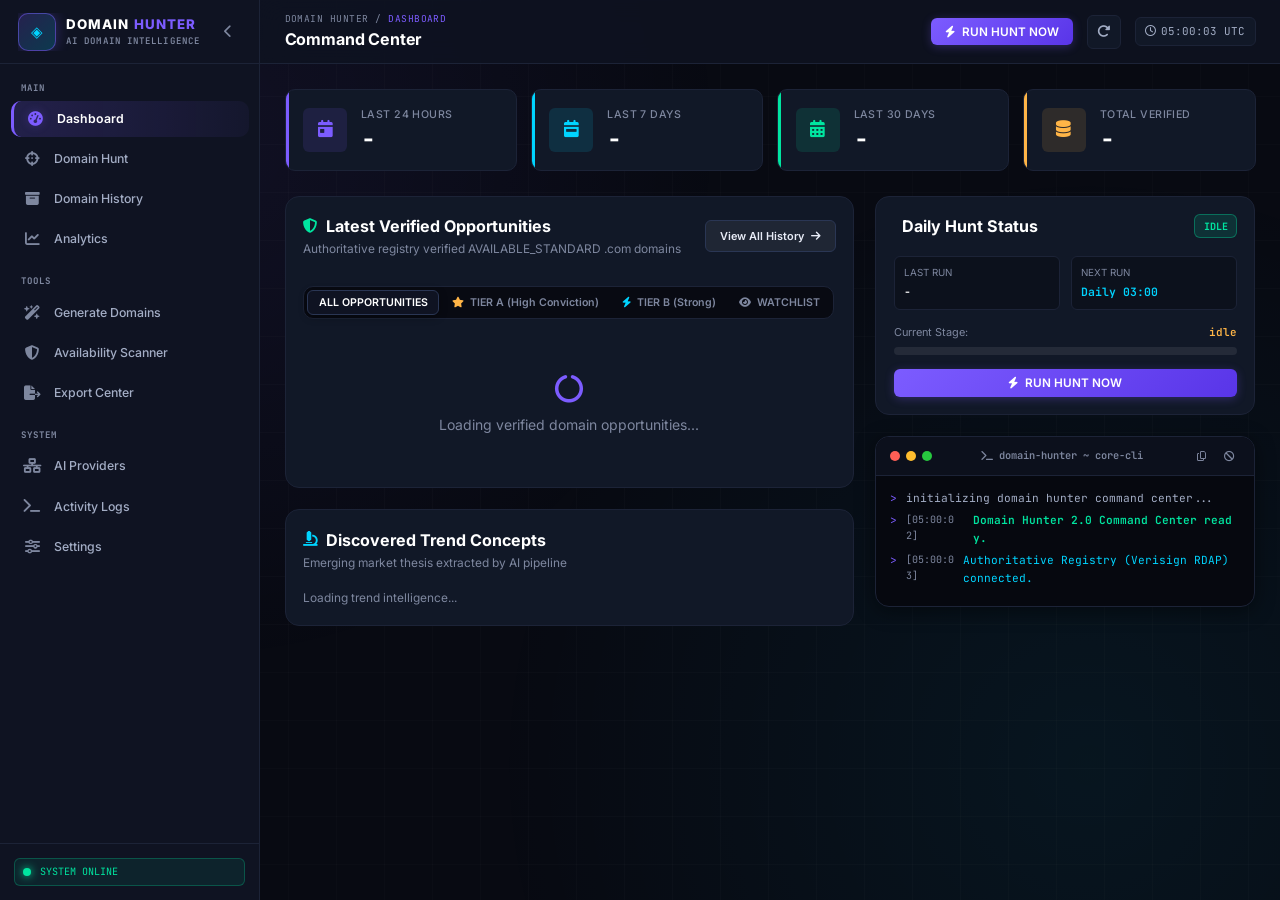
==== commit 7a7c805c: "Add compact multi-model review to domain analysis" ====
--- a/static/index.html
+++ b/static/index.html
@@ -1012,6 +1012,26 @@
                     <div style="background: rgba(0,0,0,0.25); border: 1px solid var(--border-subtle); padding: 0.4rem; border-radius: 4px;">
                         <span style="color: var(--text-muted); display: block;">Simplicity</span>
                         <strong id="modal-score-simp" style="color: #fff; font-family: var(--font-mono);">-</strong>
+                    </div>
+                </div>
+
+                <!-- Multi-Model Review -->
+                <div id="modal-multi-model-review" style="background: rgba(0, 212, 255, 0.05); border: 1px solid rgba(0, 212, 255, 0.18); border-radius: var(--radius-md); padding: 0.85rem; margin-top: 0.6rem;">
+                    <div style="display:flex;justify-content:space-between;align-items:center;margin-bottom:0.55rem;">
+                        <span style="font-size:0.75rem;font-weight:700;color:#fff;text-transform:uppercase;">MULTI-MODEL REVIEW</span>
+                        <span id="modal-mm-confidence" style="font-family:var(--font-mono);color:var(--secondary);font-size:0.72rem;">Confidence: -</span>
+                    </div>
+                    <div style="display:grid;grid-template-columns:repeat(5,1fr);gap:0.4rem;font-size:0.72rem;text-align:center;">
+                        <div><span style="color:var(--text-muted);display:block;">Linguistic</span><strong id="modal-mm-linguistic">-</strong></div>
+                        <div><span style="color:var(--text-muted);display:block;">Brand</span><strong id="modal-mm-brand">-</strong></div>
+                        <div><span style="color:var(--text-muted);display:block;">Commercial</span><strong id="modal-mm-commercial">-</strong></div>
+                        <div><span style="color:var(--text-muted);display:block;">Red Team</span><strong id="modal-mm-red">-</strong></div>
+                        <div><span style="color:var(--text-muted);display:block;">Consensus</span><strong id="modal-mm-consensus">-</strong></div>
+                    </div>
+                    <div style="margin-top:0.6rem;font-size:0.72rem;">
+                        <div><span style="color:var(--text-muted);">Strengths:</span> <span id="modal-mm-strengths">-</span></div>
+                        <div style="margin-top:0.3rem;"><span style="color:var(--text-muted);">Weaknesses:</span> <span id="modal-mm-weaknesses">-</span></div>
+                        <div style="margin-top:0.3rem;"><span style="color:var(--text-muted);">Red-team objections:</span> <span id="modal-mm-objections">-</span></div>
                     </div>
                 </div>
 
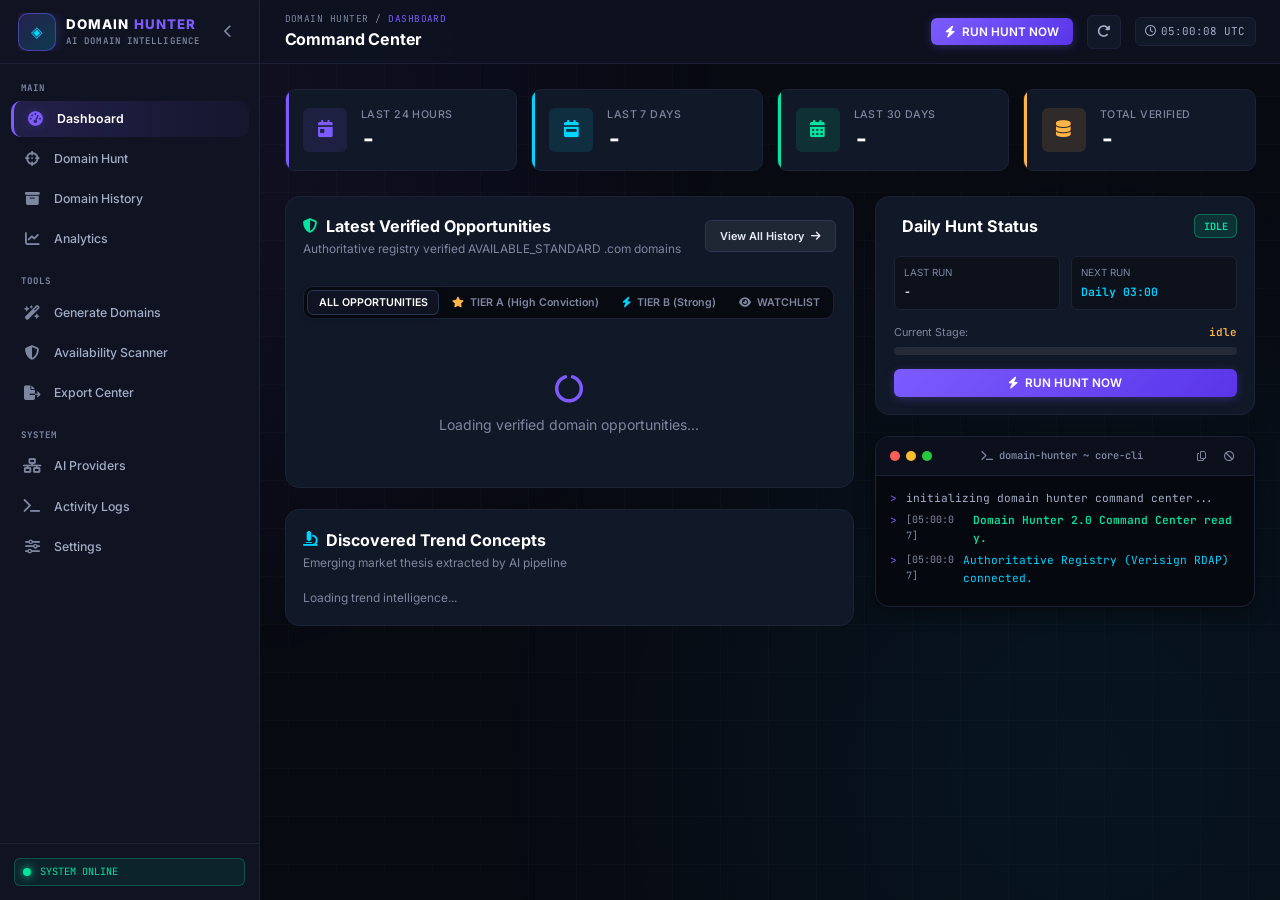
==== commit 64305f12: "Implement Atom domain appraisal service, consensus arbiter gate, and quality architecture - Add Atom" ====
--- a/static/index.html
+++ b/static/index.html
@@ -884,8 +884,65 @@
                         </button>
                     </div>
 
+                    <!-- 1. Infrastructure Cards (Atom, Verisign, Cloudflare, Supabase) -->
                     <div class="providers-grid" id="providers-container">
                         <!-- Dynamic provider cards injected here -->
+                    </div>
+
+                    <!-- 2. Capability-Based Task Routing Matrix -->
+                    <div class="routing-matrix-card" id="routing-matrix-section" style="margin-top: 1.5rem;">
+                        <div style="display: flex; justify-content: space-between; align-items: center;">
+                            <div>
+                                <div style="font-weight: 700; color: #fff; font-size: 0.95rem; display: flex; align-items: center; gap: 0.5rem;">
+                                    <i class="fa-solid fa-diagram-project" style="color: var(--primary);"></i>
+                                    Capability-Based Task Routing Architecture
+                                </div>
+                                <div style="color: var(--text-muted); font-size: 0.78rem; margin-top: 0.2rem;">
+                                    Independent specialized assignments: Primary models with automatic zero-downtime fallback chains
+                                </div>
+                            </div>
+                            <span class="status-pill available" style="font-size: 0.7rem;">CASCADE ARMED</span>
+                        </div>
+                        <div class="routing-matrix-grid" id="capability-routing-grid">
+                            <!-- Dynamic capability routing items injected here -->
+                        </div>
+                    </div>
+
+                    <!-- 3. XKIRO Multi-Model Free AI Pool & Live Telemetry -->
+                    <div class="panel" style="margin-top: 1.5rem;">
+                        <div style="display: flex; justify-content: space-between; align-items: center; flex-wrap: wrap; gap: 0.75rem;">
+                            <div>
+                                <div style="font-weight: 700; color: #fff; font-size: 1rem; display: flex; align-items: center; gap: 0.5rem;">
+                                    <i class="fa-solid fa-layer-group" style="color: var(--secondary);"></i>
+                                    XKIRO Free Model Pool
+                                    <span class="badge" id="pool-count-badge" style="background: rgba(124, 92, 255, 0.2); color: var(--secondary); font-size: 0.72rem; padding: 0.15rem 0.5rem; border-radius: 12px;">57 Models</span>
+                                </div>
+                                <div style="color: var(--text-muted); font-size: 0.78rem; margin-top: 0.2rem;">
+                                    Granular health telemetry, active assigned roles, live latency tracking, and on-demand model diagnostics
+                                </div>
+                            </div>
+                            <div style="display: flex; gap: 0.5rem; align-items: center;">
+                                <input type="text" class="input-control" id="model-search-input" placeholder="Search models or roles..." style="min-width: 200px; font-size: 0.78rem; padding: 0.35rem 0.65rem;">
+                            </div>
+                        </div>
+
+                        <!-- Family Filter Tabs -->
+                        <div class="family-tabs" id="family-filter-tabs">
+                            <button class="family-tab active" data-family="ALL">All Models</button>
+                            <button class="family-tab" data-family="Qwen">Qwen</button>
+                            <button class="family-tab" data-family="Mistral">Mistral</button>
+                            <button class="family-tab" data-family="Cohere">Cohere</button>
+                            <button class="family-tab" data-family="MiniMax">MiniMax</button>
+                            <button class="family-tab" data-family="DeepSeek">DeepSeek</button>
+                            <button class="family-tab" data-family="Other">Other Pool Models</button>
+                        </div>
+
+                        <!-- Model Pool Cards Grid -->
+                        <div class="model-pool-grid" id="model-pool-grid">
+                            <div style="grid-column: 1/-1; text-align: center; color: var(--text-muted); padding: 2rem;">
+                                Loading XKIRO model pool catalog...
+                            </div>
+                        </div>
                     </div>
                 </section>
 
@@ -980,45 +1037,50 @@
                     <span style="font-size: 0.7rem; color: var(--text-muted); font-family: var(--font-mono);">USPTO + Brand Registry</span>
                 </div>
 
-                <div class="domain-scores-row">
-                    <div class="score-item">
-                        <span class="label">Overall Score</span>
-                        <span class="val" id="modal-score-overall" style="color: var(--success);">-</span>
-                    </div>
-                    <div class="score-item">
-                        <span class="label">Brandability</span>
-                        <span class="val" id="modal-score-brand">-</span>
-                    </div>
-                    <div class="score-item">
-                        <span class="label">Trend Relevance</span>
-                        <span class="val" id="modal-score-trend">-</span>
-                    </div>
-                    <div class="score-item">
-                        <span class="label">Commercial</span>
-                        <span class="val" id="modal-score-comm">-</span>
-                    </div>
-                </div>
-
-                <!-- Additional Quality Breakdown -->
-                <div style="display: grid; grid-template-columns: repeat(3, 1fr); gap: 0.5rem; font-size: 0.75rem; text-align: center;">
-                    <div style="background: rgba(0,0,0,0.25); border: 1px solid var(--border-subtle); padding: 0.4rem; border-radius: 4px;">
-                        <span style="color: var(--text-muted); display: block;">Pronunciation</span>
-                        <strong id="modal-score-pron" style="color: #fff; font-family: var(--font-mono);">-</strong>
-                    </div>
-                    <div style="background: rgba(0,0,0,0.25); border: 1px solid var(--border-subtle); padding: 0.4rem; border-radius: 4px;">
-                        <span style="color: var(--text-muted); display: block;">Memorability</span>
-                        <strong id="modal-score-mem" style="color: #fff; font-family: var(--font-mono);">-</strong>
-                    </div>
-                    <div style="background: rgba(0,0,0,0.25); border: 1px solid var(--border-subtle); padding: 0.4rem; border-radius: 4px;">
-                        <span style="color: var(--text-muted); display: block;">Simplicity</span>
-                        <strong id="modal-score-simp" style="color: #fff; font-family: var(--font-mono);">-</strong>
-                    </div>
-                </div>
-
-                <!-- Multi-Model Review -->
+                <!-- 1. INTERNAL QUALITY -->
+                <div class="panel" style="background: rgba(0,0,0,0.25); border: 1px solid var(--border-subtle); border-radius: var(--radius-md); padding: 0.75rem; margin-top: 0.5rem;">
+                    <div style="font-size: 0.75rem; font-weight: 700; color: #fff; text-transform: uppercase; margin-bottom: 0.5rem; display: flex; justify-content: space-between;">
+                        <span><i class="fa-solid fa-microscope" style="color: var(--secondary); margin-right: 0.35rem;"></i> Internal Quality Evidence</span>
+                        <span id="modal-score-overall-badge" style="color: var(--success); font-family: var(--font-mono);">Overall: <strong id="modal-score-overall">-</strong></span>
+                    </div>
+                    <div style="display: grid; grid-template-columns: repeat(4, 1fr); gap: 0.4rem; font-size: 0.72rem; text-align: center;">
+                        <div style="background: rgba(0,0,0,0.3); border: 1px solid var(--border-subtle); padding: 0.35rem; border-radius: 4px;">
+                            <span style="color: var(--text-muted); display: block;">Brandability</span>
+                            <strong id="modal-score-brand" style="color: #fff; font-family: var(--font-mono);">-</strong>
+                        </div>
+                        <div style="background: rgba(0,0,0,0.3); border: 1px solid var(--border-subtle); padding: 0.35rem; border-radius: 4px;">
+                            <span style="color: var(--text-muted); display: block;">Pronunciation</span>
+                            <strong id="modal-score-pron" style="color: #fff; font-family: var(--font-mono);">-</strong>
+                        </div>
+                        <div style="background: rgba(0,0,0,0.3); border: 1px solid var(--border-subtle); padding: 0.35rem; border-radius: 4px;">
+                            <span style="color: var(--text-muted); display: block;">Hear-to-Spell</span>
+                            <strong id="modal-score-h2s" style="color: #fff; font-family: var(--font-mono);">-</strong>
+                        </div>
+                        <div style="background: rgba(0,0,0,0.3); border: 1px solid var(--border-subtle); padding: 0.35rem; border-radius: 4px;">
+                            <span style="color: var(--text-muted); display: block;">Semantic Anchor</span>
+                            <strong id="modal-score-anchor" style="color: #fff; font-family: var(--font-mono);">-</strong>
+                        </div>
+                    </div>
+                    <div style="display: grid; grid-template-columns: repeat(3, 1fr); gap: 0.4rem; font-size: 0.72rem; text-align: center; margin-top: 0.4rem;">
+                        <div style="background: rgba(0,0,0,0.3); border: 1px solid var(--border-subtle); padding: 0.35rem; border-radius: 4px;">
+                            <span style="color: var(--text-muted); display: block;">Commercial</span>
+                            <strong id="modal-score-comm" style="color: #fff; font-family: var(--font-mono);">-</strong>
+                        </div>
+                        <div style="background: rgba(0,0,0,0.3); border: 1px solid var(--border-subtle); padding: 0.35rem; border-radius: 4px;">
+                            <span style="color: var(--text-muted); display: block;">Buyer Breadth</span>
+                            <strong id="modal-score-breadth" style="color: #fff; font-family: var(--font-mono);">-</strong>
+                        </div>
+                        <div style="background: rgba(0,0,0,0.3); border: 1px solid var(--border-subtle); padding: 0.35rem; border-radius: 4px;">
+                            <span style="color: var(--text-muted); display: block;">Invented Quality</span>
+                            <strong id="modal-score-invented" style="color: #fff; font-family: var(--font-mono);">-</strong>
+                        </div>
+                    </div>
+                </div>
+
+                <!-- 2. MULTI-MODEL REVIEW -->
                 <div id="modal-multi-model-review" style="background: rgba(0, 212, 255, 0.05); border: 1px solid rgba(0, 212, 255, 0.18); border-radius: var(--radius-md); padding: 0.85rem; margin-top: 0.6rem;">
                     <div style="display:flex;justify-content:space-between;align-items:center;margin-bottom:0.55rem;">
-                        <span style="font-size:0.75rem;font-weight:700;color:#fff;text-transform:uppercase;">MULTI-MODEL REVIEW</span>
+                        <span style="font-size:0.75rem;font-weight:700;color:#fff;text-transform:uppercase;"><i class="fa-solid fa-users-gear" style="color:var(--secondary);margin-right:0.35rem;"></i> Multi-Model Review</span>
                         <span id="modal-mm-confidence" style="font-family:var(--font-mono);color:var(--secondary);font-size:0.72rem;">Confidence: -</span>
                     </div>
                     <div style="display:grid;grid-template-columns:repeat(5,1fr);gap:0.4rem;font-size:0.72rem;text-align:center;">
@@ -1032,6 +1094,49 @@
                         <div><span style="color:var(--text-muted);">Strengths:</span> <span id="modal-mm-strengths">-</span></div>
                         <div style="margin-top:0.3rem;"><span style="color:var(--text-muted);">Weaknesses:</span> <span id="modal-mm-weaknesses">-</span></div>
                         <div style="margin-top:0.3rem;"><span style="color:var(--text-muted);">Red-team objections:</span> <span id="modal-mm-objections">-</span></div>
+                    </div>
+                </div>
+
+                <!-- 3. EXTERNAL MARKET (ATOM DOMAIN APPRAISAL) -->
+                <div id="modal-atom-section" style="background: rgba(16, 185, 129, 0.05); border: 1px solid rgba(16, 185, 129, 0.25); border-radius: var(--radius-md); padding: 0.85rem; margin-top: 0.6rem;">
+                    <div style="display: flex; justify-content: space-between; align-items: center; margin-bottom: 0.55rem;">
+                        <span style="font-size: 0.75rem; font-weight: 700; color: #fff; text-transform: uppercase;">
+                            <i class="fa-solid fa-chart-line" style="color: var(--success); margin-right: 0.35rem;"></i> External Market (Atom Appraisal)
+                        </span>
+                        <span id="modal-atom-badge" class="status-pill available" style="font-size: 0.68rem;">ATOM VALIDATED</span>
+                    </div>
+                    <div style="display: grid; grid-template-columns: repeat(3, 1fr); gap: 0.5rem; font-size: 0.75rem; text-align: center;">
+                        <div style="background: rgba(0,0,0,0.3); border: 1px solid var(--border-subtle); padding: 0.45rem; border-radius: 4px;">
+                            <span style="color: var(--text-muted); display: block; font-size: 0.68rem;">Atom Domain Score</span>
+                            <strong id="modal-atom-domain-score" style="color: var(--success); font-family: var(--font-mono); font-size: 0.95rem;">-</strong>
+                        </div>
+                        <div style="background: rgba(0,0,0,0.3); border: 1px solid var(--border-subtle); padding: 0.45rem; border-radius: 4px;">
+                            <span style="color: var(--text-muted); display: block; font-size: 0.68rem;">Estimated Value</span>
+                            <strong id="modal-atom-appraisal-val" style="color: var(--secondary); font-family: var(--font-mono); font-size: 0.95rem;">-</strong>
+                        </div>
+                        <div style="background: rgba(0,0,0,0.3); border: 1px solid var(--border-subtle); padding: 0.45rem; border-radius: 4px;">
+                            <span style="color: var(--text-muted); display: block; font-size: 0.68rem;">Normalized Signal</span>
+                            <strong id="modal-atom-norm-val" style="color: #fff; font-family: var(--font-mono); font-size: 0.95rem;">-</strong>
+                        </div>
+                    </div>
+                    <div style="margin-top: 0.6rem; font-size: 0.72rem; display: flex; flex-direction: column; gap: 0.3rem;">
+                        <div><span style="color: var(--success); font-weight: 600;">Positive Signals:</span> <span id="modal-atom-pos-signals">-</span></div>
+                        <div><span style="color: var(--danger); font-weight: 600;">Negative Signals:</span> <span id="modal-atom-neg-signals">-</span></div>
+                    </div>
+                </div>
+
+                <!-- 4. CALIBRATION (INTERNAL VS ATOM) -->
+                <div id="modal-calibration-section" style="background: rgba(124, 92, 255, 0.05); border: 1px solid rgba(124, 92, 255, 0.2); border-radius: var(--radius-md); padding: 0.75rem; margin-top: 0.6rem;">
+                    <div style="display: flex; justify-content: space-between; align-items: center; margin-bottom: 0.45rem;">
+                        <span style="font-size: 0.75rem; font-weight: 700; color: #fff; text-transform: uppercase;">
+                            <i class="fa-solid fa-scale-balanced" style="color: #c084fc; margin-right: 0.35rem;"></i> Calibration Analysis
+                        </span>
+                        <span id="modal-calib-gap" style="font-family: var(--font-mono); font-size: 0.72rem; color: var(--secondary);">Gap: -</span>
+                    </div>
+                    <div style="display: flex; justify-content: space-between; font-size: 0.72rem; gap: 0.5rem; flex-wrap: wrap;">
+                        <div>Internal Score: <strong id="modal-calib-internal-score" style="color: #fff; font-family: var(--font-mono);">-</strong></div>
+                        <div>Atom Scaled: <strong id="modal-calib-atom-score" style="color: var(--success); font-family: var(--font-mono);">-</strong></div>
+                        <div>Flags: <span id="modal-calib-flags" style="font-family: var(--font-mono); color: var(--warning);">-</span></div>
                     </div>
                 </div>
 
@@ -1173,6 +1278,42 @@
         </div>
     </div>
 
+    <!-- ========================================== -->
+    <!-- ATOM PRE-RUN GUARD MODAL                   -->
+    <!-- ========================================== -->
+    <div class="modal-overlay" id="atom-guard-modal" role="dialog" aria-modal="true" aria-labelledby="modal-atom-guard-title">
+        <div class="modal-box" style="max-width: 500px;">
+            <div class="modal-header">
+                <div class="modal-title" id="modal-atom-guard-title">
+                    <i class="fa-solid fa-shield-halved" style="color: var(--warning);"></i>
+                    <span>ATOM VALIDATION REQUIRED</span>
+                </div>
+                <button class="modal-close-btn" id="atom-guard-close-btn" aria-label="Close dialog">
+                    <i class="fa-solid fa-xmark"></i>
+                </button>
+            </div>
+            <div class="modal-body">
+                <div style="background: rgba(234, 179, 8, 0.08); border: 1px solid rgba(234, 179, 8, 0.25); border-radius: var(--radius-md); padding: 0.85rem; font-size: 0.85rem; line-height: 1.5; color: #fff;">
+                    <strong style="color: var(--warning);"><i class="fa-solid fa-triangle-exclamation"></i> ATOM REQUIRED</strong><br>
+                    Configure Atom API credentials before final opportunities can be published.
+                </div>
+                <p style="font-size: 0.82rem; color: var(--text-secondary); margin-top: 0.75rem; line-height: 1.5;">
+                    The system operates in <strong>quality-first fail-closed mode</strong> (<span style="font-family: var(--font-mono); color: var(--secondary);">ATOM_REQUIRED_FOR_FINAL=true</span>).
+                    Candidates without verified Atom Domain Appraisal cannot appear in Tier A, Tier B, or Final Opportunities.
+                </p>
+                <p style="font-size: 0.82rem; color: var(--text-muted); line-height: 1.5;">
+                    You can still run the hunt for internal exploratory processing, but the final output will display <em>WAITING FOR ATOM VALIDATION</em> until API credentials are configured in <span style="font-family: var(--font-mono);">.env</span>.
+                </p>
+            </div>
+            <div class="modal-footer">
+                <button class="btn btn-secondary" id="btn-atom-guard-cancel">Cancel</button>
+                <button class="btn btn-primary" id="btn-atom-guard-proceed">
+                    <i class="fa-solid fa-play"></i> <span>Proceed (Internal Run Only)</span>
+                </button>
+            </div>
+        </div>
+    </div>
+
     <!-- TOAST NOTIFICATIONS -->
     <div class="toast-container" id="toast-container"></div>
 
--- a/static/style.css
+++ b/static/style.css
@@ -1403,6 +1403,188 @@
 }
 
 /* ==========================================================================
+   XKIRO MODEL POOL & CAPABILITY ROUTING STYLES
+   ========================================================================== */
+
+.family-tabs {
+  display: flex;
+  flex-wrap: wrap;
+  gap: 0.5rem;
+  margin: 1rem 0 1.25rem 0;
+}
+
+.family-tab {
+  padding: 0.35rem 0.85rem;
+  font-size: 0.78rem;
+  font-weight: 600;
+  border-radius: 20px;
+  background: rgba(255, 255, 255, 0.04);
+  border: 1px solid var(--border-subtle);
+  color: var(--text-secondary);
+  cursor: pointer;
+  transition: all 0.15s ease;
+  user-select: none;
+}
+
+.family-tab:hover {
+  background: rgba(255, 255, 255, 0.08);
+  color: #fff;
+  border-color: var(--border-medium);
+}
+
+.family-tab.active {
+  background: linear-gradient(135deg, rgba(124, 92, 255, 0.25), rgba(99, 102, 241, 0.25));
+  border-color: var(--primary);
+  color: #fff;
+  box-shadow: 0 0 12px rgba(124, 92, 255, 0.2);
+}
+
+.model-pool-grid {
+  display: grid;
+  grid-template-columns: repeat(auto-fill, minmax(290px, 1fr));
+  gap: 1rem;
+}
+
+.pool-model-card {
+  background: var(--bg-card);
+  border: 1px solid var(--border-subtle);
+  border-radius: var(--radius-md);
+  padding: 1rem 1.15rem;
+  display: flex;
+  flex-direction: column;
+  justify-content: space-between;
+  transition: all 0.2s ease;
+  position: relative;
+  overflow: hidden;
+}
+
+.pool-model-card:hover {
+  border-color: var(--border-medium);
+  transform: translateY(-2px);
+  box-shadow: var(--shadow-md);
+}
+
+.pool-model-card.family-qwen { border-left: 3px solid #8b5cf6; }
+.pool-model-card.family-mistral { border-left: 3px solid #f97316; }
+.pool-model-card.family-cohere { border-left: 3px solid #06b6d4; }
+.pool-model-card.family-minimax { border-left: 3px solid #10b981; }
+.pool-model-card.family-deepseek { border-left: 3px solid #3b82f6; }
+.pool-model-card.family-mimo { border-left: 3px solid #ec4899; }
+.pool-model-card.family-other { border-left: 3px solid #64748b; }
+
+.status-badge {
+  font-size: 0.68rem;
+  font-weight: 700;
+  text-transform: uppercase;
+  padding: 0.18rem 0.55rem;
+  border-radius: 12px;
+  display: inline-flex;
+  align-items: center;
+  gap: 0.35rem;
+  letter-spacing: 0.04em;
+}
+
+.status-badge.status-online {
+  background: rgba(16, 185, 129, 0.15);
+  border: 1px solid rgba(16, 185, 129, 0.4);
+  color: #34d399;
+}
+
+.status-badge.status-standby {
+  background: rgba(59, 130, 246, 0.15);
+  border: 1px solid rgba(59, 130, 246, 0.4);
+  color: #60a5fa;
+}
+
+.status-badge.status-degraded {
+  background: rgba(245, 158, 11, 0.15);
+  border: 1px solid rgba(245, 158, 11, 0.4);
+  color: #fbbf24;
+}
+
+.status-badge.status-ratelimited {
+  background: rgba(249, 115, 22, 0.15);
+  border: 1px solid rgba(249, 115, 22, 0.4);
+  color: #fb923c;
+}
+
+.status-badge.status-unavailable {
+  background: rgba(239, 68, 68, 0.15);
+  border: 1px solid rgba(239, 68, 68, 0.4);
+  color: #f87171;
+}
+
+.status-badge.status-notconfigured {
+  background: rgba(107, 114, 128, 0.15);
+  border: 1px solid rgba(107, 114, 128, 0.4);
+  color: #9ca3af;
+}
+
+.routing-matrix-card {
+  background: rgba(255, 255, 255, 0.02);
+  border: 1px solid var(--border-subtle);
+  border-radius: var(--radius-md);
+  padding: 1.25rem;
+  margin-bottom: 1.5rem;
+}
+
+.routing-matrix-grid {
+  display: grid;
+  grid-template-columns: repeat(auto-fill, minmax(320px, 1fr));
+  gap: 0.85rem;
+  margin-top: 1rem;
+}
+
+.routing-item {
+  background: var(--bg-card);
+  border: 1px solid var(--border-subtle);
+  border-radius: var(--radius-sm);
+  padding: 0.85rem 1rem;
+}
+
+.routing-role-title {
+  font-size: 0.82rem;
+  font-weight: 700;
+  color: #fff;
+  display: flex;
+  align-items: center;
+  gap: 0.4rem;
+}
+
+.routing-chain-row {
+  margin-top: 0.5rem;
+  display: flex;
+  flex-direction: column;
+  gap: 0.35rem;
+  font-size: 0.74rem;
+}
+
+.routing-step {
+  display: flex;
+  align-items: center;
+  justify-content: space-between;
+}
+
+.routing-badge-primary {
+  background: rgba(124, 92, 255, 0.15);
+  border: 1px solid rgba(124, 92, 255, 0.35);
+  color: #a78bfa;
+  padding: 0.1rem 0.4rem;
+  border-radius: 4px;
+  font-weight: 700;
+  font-size: 0.68rem;
+}
+
+.routing-badge-fallback {
+  background: rgba(255, 255, 255, 0.04);
+  border: 1px solid var(--border-subtle);
+  color: var(--text-muted);
+  padding: 0.1rem 0.4rem;
+  border-radius: 4px;
+  font-size: 0.68rem;
+}
+
+/* ==========================================================================
    MODAL DIALOG
    ========================================================================== */
 
